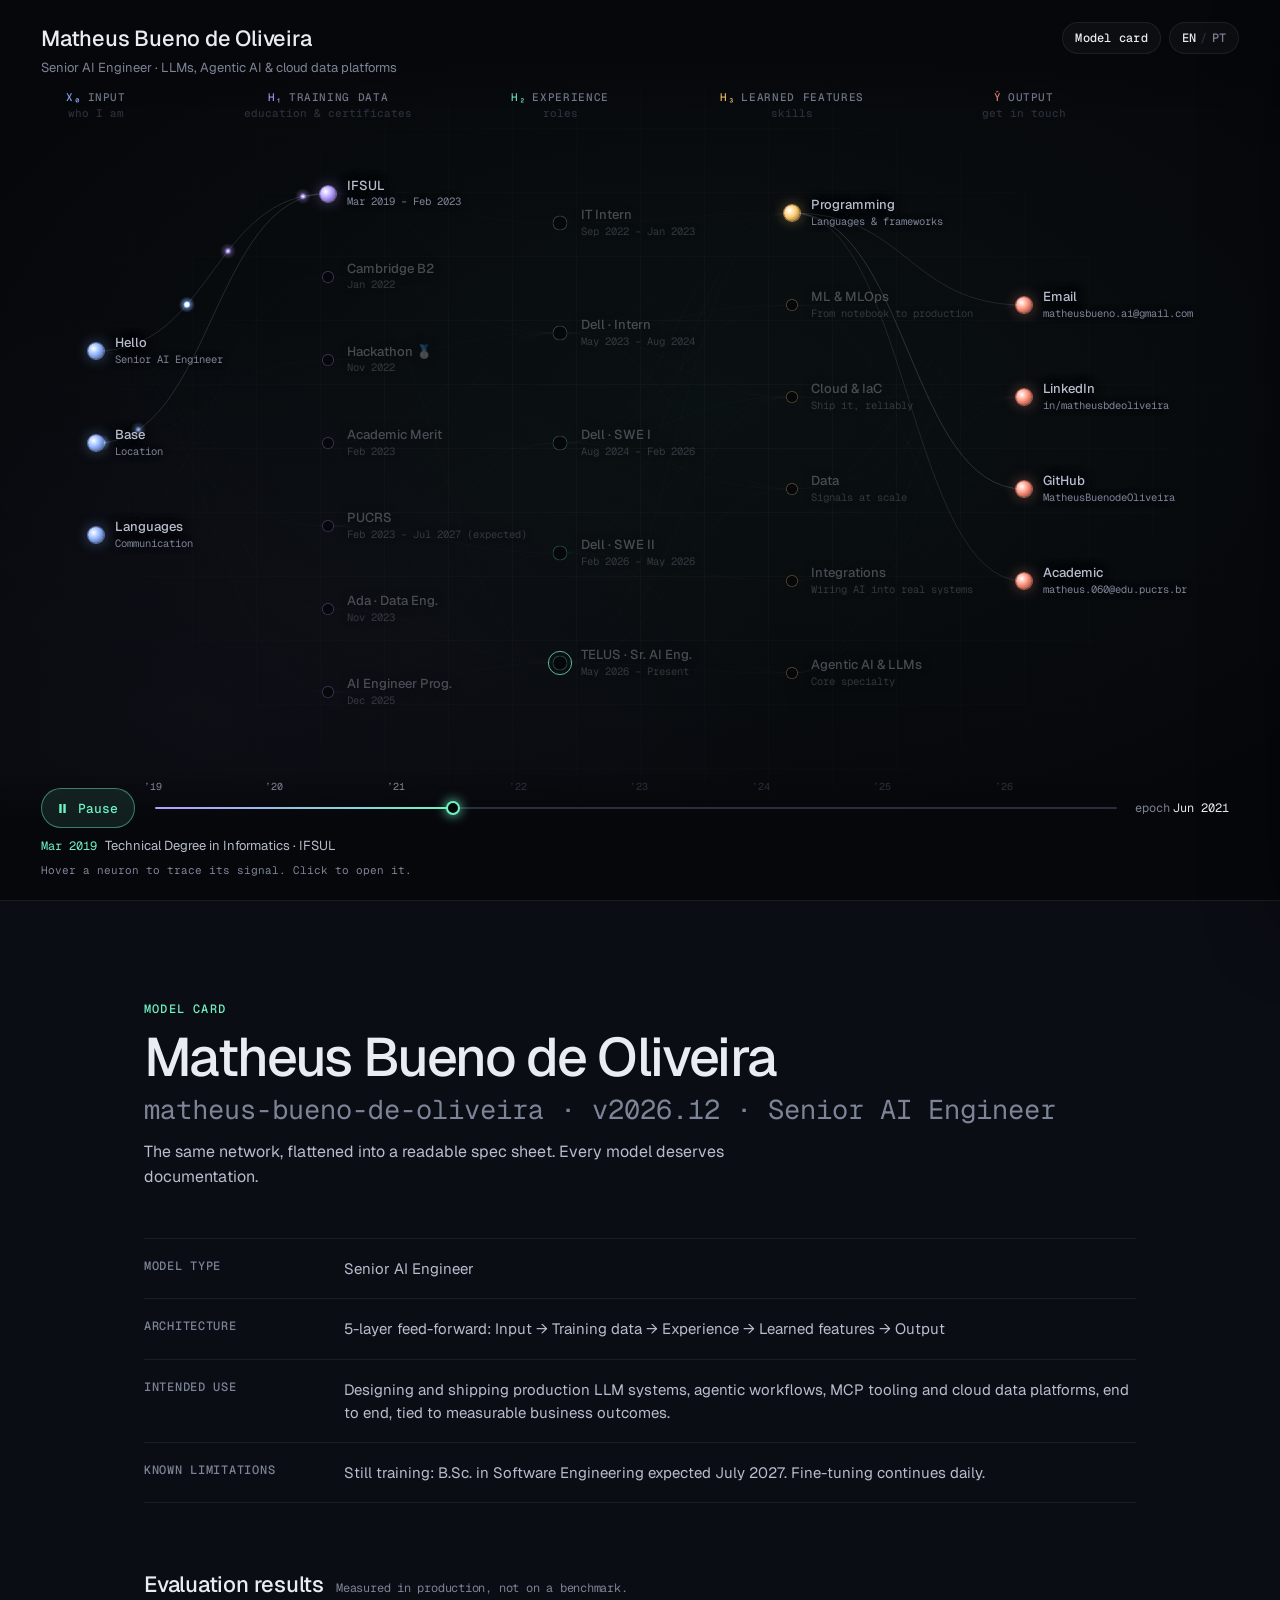
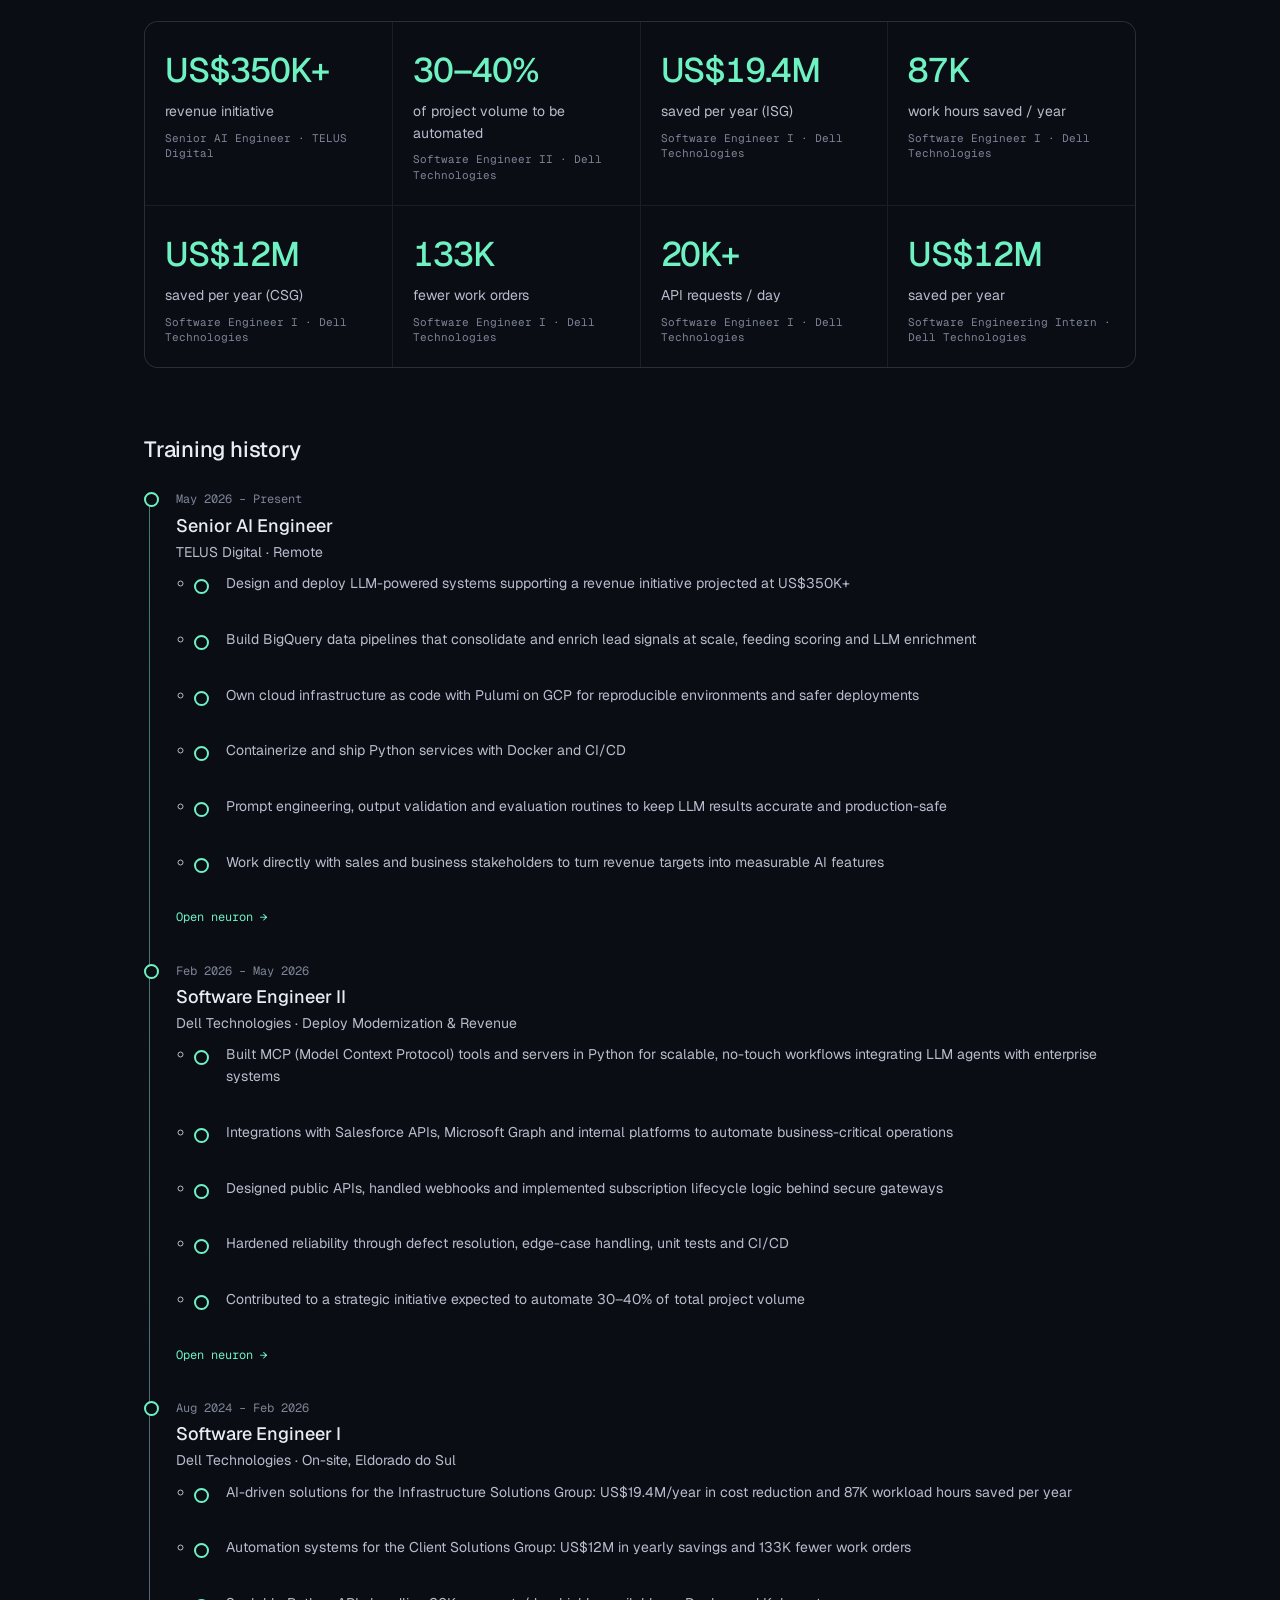
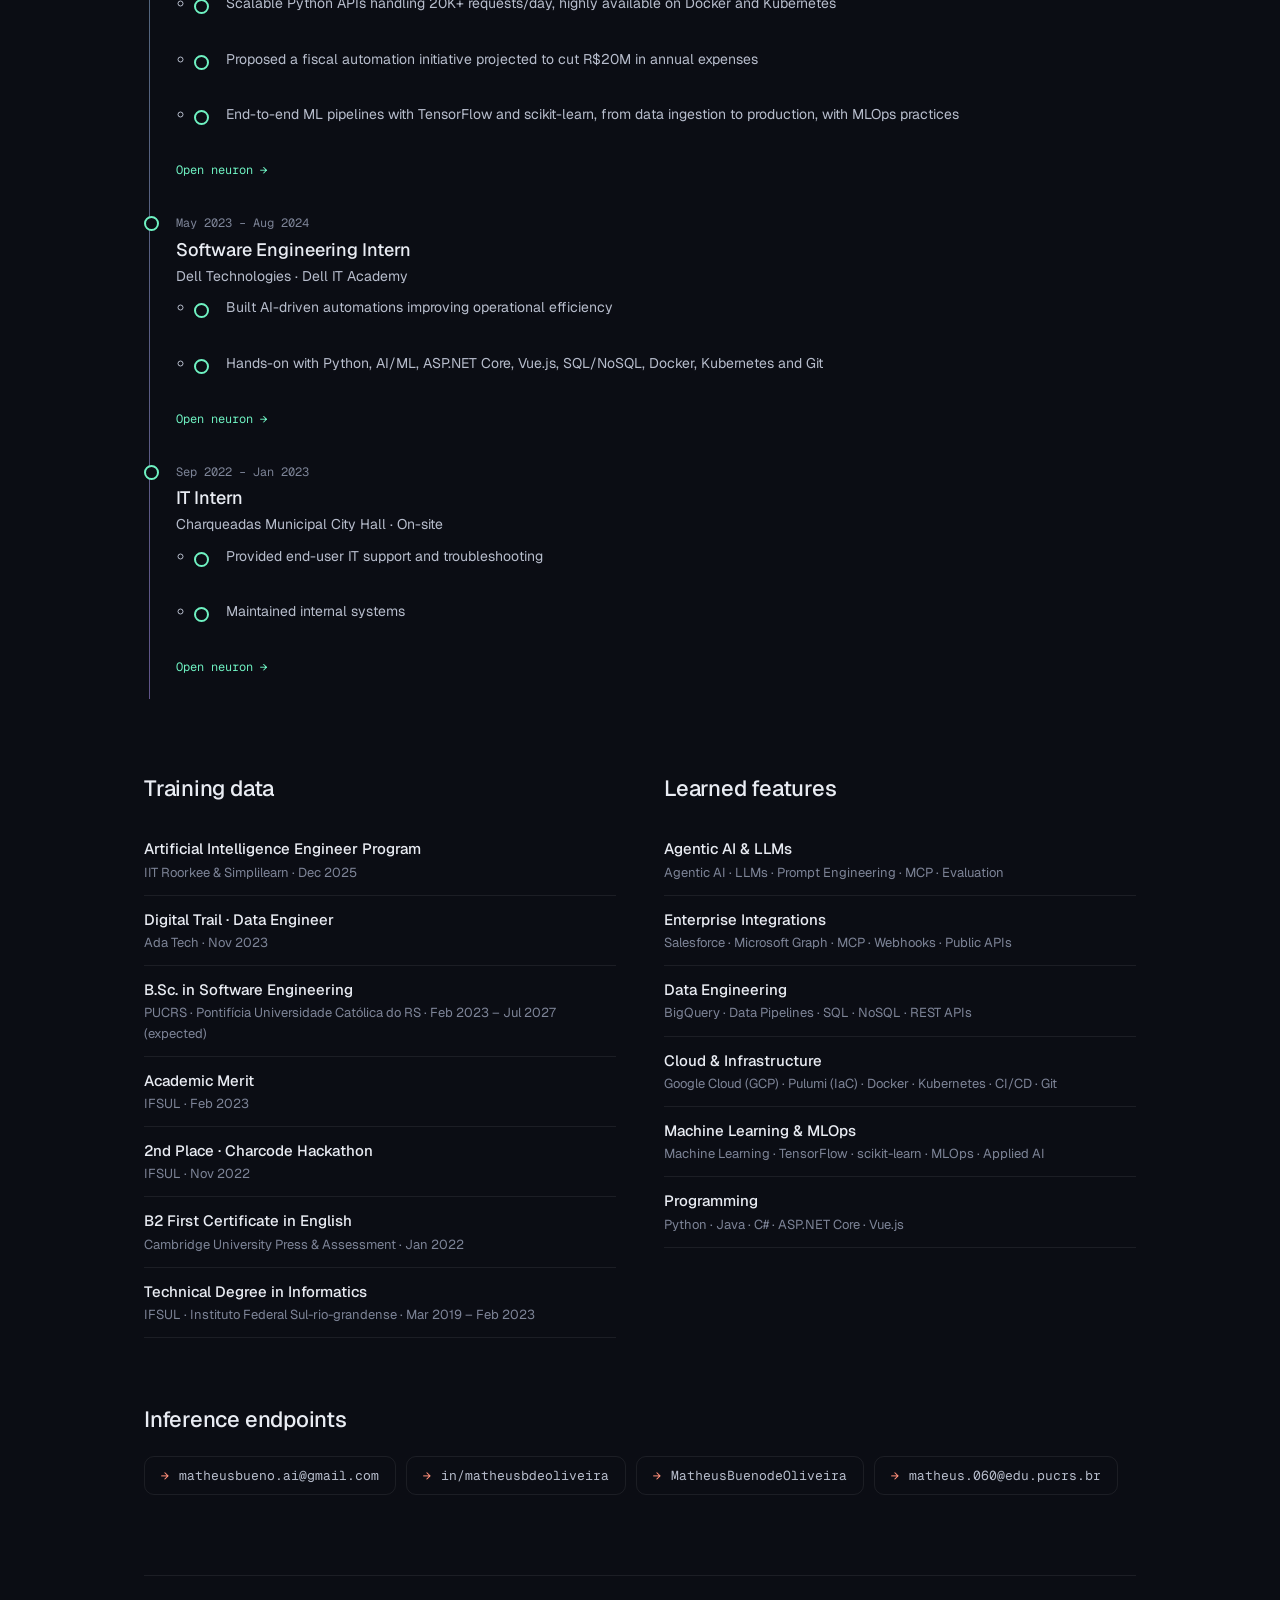
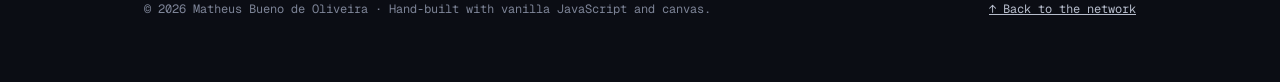
==== index.html @ b2a63a87 "Neural network portfolio site Interactive 5-layer network (input, training data, experience, feature" ====
<!doctype html>
<html lang="en">
<head>
  <meta charset="utf-8" />
  <meta name="viewport" content="width=device-width, initial-scale=1, viewport-fit=cover" />
  <title>Matheus Bueno de Oliveira · Senior AI Engineer</title>
  <meta name="description" content="Matheus Bueno de Oliveira, Senior AI Engineer. LLM-powered systems, Agentic AI and cloud data platforms. An interactive neural network of my career." />
  <meta name="theme-color" content="#06070b" />
  <meta property="og:type" content="website" />
  <meta property="og:title" content="Matheus Bueno de Oliveira · Senior AI Engineer" />
  <meta property="og:description" content="My career as a neural network. Hover the neurons, run the forward pass." />
  <meta property="og:url" content="https://matheusbuenodeoliveira.github.io/" />
  <meta property="og:image" content="https://matheusbuenodeoliveira.github.io/assets/og.png" />
  <meta name="twitter:card" content="summary_large_image" />
  <link rel="icon" href="assets/favicon.svg" type="image/svg+xml" />
  <link rel="preconnect" href="https://fonts.googleapis.com" />
  <link rel="preconnect" href="https://fonts.gstatic.com" crossorigin />
  <link href="https://fonts.googleapis.com/css2?family=Geist:wght@300;400;500;600&family=Geist+Mono:wght@400;500&display=swap" rel="stylesheet" />
  <link rel="stylesheet" href="css/styles.css" />
</head>
<body>
  <a class="skip" href="#model-card" data-i18n="readAsText">Read as text ↓</a>

  <header class="top">
    <div class="id">
      <h1 class="name">Matheus Bueno de Oliveira</h1>
      <p class="tagline" data-i18n="tagline"></p>
    </div>
    <nav class="top-actions">
      <a class="chip" href="#model-card" data-i18n="modelCard">Model card</a>
      <button class="chip lang" id="langBtn" type="button" aria-live="polite">
        <span data-l="en">EN</span><span class="sep">/</span><span data-l="pt">PT</span>
      </button>
    </nav>
  </header>

  <main>
    <section class="stage" id="stage" aria-label="Interactive neural network">
      <div class="net" id="net">
        <canvas id="wires" aria-hidden="true"></canvas>
        <div class="layer-labels" id="layerLabels" aria-hidden="true"></div>
        <div class="neurons" id="neurons" role="list"></div>
      </div>

      <div class="console">
        <button class="play" id="playBtn" type="button">
          <svg class="i-play" viewBox="0 0 16 16" aria-hidden="true"><path d="M4 2.5v11l9-5.5z" fill="currentColor"/></svg>
          <svg class="i-pause" viewBox="0 0 16 16" aria-hidden="true"><path d="M4 2.5h3v11H4zM9 2.5h3v11H9z" fill="currentColor"/></svg>
          <span id="playLabel"></span>
        </button>
        <div class="timeline">
          <div class="ticks" id="ticks" aria-hidden="true"></div>
          <input type="range" id="scrub" min="0" max="1000" value="1000" step="1" />
          <div class="readout"><span class="mono" data-i18n="epoch">epoch</span> <output id="epochOut" class="mono"></output></div>
        </div>
        <p class="ticker" id="ticker" aria-live="polite"></p>
        <p class="hint" id="hint"></p>
      </div>
    </section>

    <section class="card" id="model-card" aria-labelledby="mc-title">
      <div class="card-inner" id="cardInner"></div>
    </section>
  </main>

  <aside class="panel" id="panel" aria-hidden="true" aria-labelledby="p-title" role="dialog">
    <div class="panel-head">
      <span class="layer-tag mono" id="pLayer"></span>
      <div class="panel-nav">
        <button type="button" id="pPrev" class="icon-btn" aria-label="Previous">←</button>
        <button type="button" id="pNext" class="icon-btn" aria-label="Next">→</button>
        <button type="button" id="pClose" class="icon-btn" aria-label="Close">✕</button>
      </div>
    </div>
    <div class="panel-body" id="pBody"></div>
  </aside>
  <div class="scrim" id="scrim"></div>

  <script src="js/data.js"></script>
  <script src="js/app.js"></script>
</body>
</html>
---- css/styles.css ----
:root {
  --bg: #06070b;
  --bg-2: #0b0d14;
  --ink: #e9ecf3;
  --ink-2: #b7bdcc;
  --muted: #7d8497;
  --faint: #2a2f3c;
  --line: rgba(255, 255, 255, 0.07);
  --c0: #8fb3ff; /* input */
  --c1: #b59cff; /* training data */
  --c2: #6ff2c2; /* experience */
  --c3: #ffcb6b; /* features */
  --c4: #ff8f7a; /* output */
  --sans: "Geist", ui-sans-serif, system-ui, -apple-system, "Segoe UI", sans-serif;
  --mono: "Geist Mono", ui-monospace, "SFMono-Regular", Consolas, monospace;
  --ease: cubic-bezier(.2, .8, .2, 1);
}

* { box-sizing: border-box; }
html { scroll-behavior: smooth; -webkit-text-size-adjust: 100%; }
body {
  margin: 0;
  background: var(--bg);
  color: var(--ink);
  font: 400 15px/1.55 var(--sans);
  -webkit-font-smoothing: antialiased;
  overflow-x: hidden;
}
.mono { font-family: var(--mono); }
a { color: inherit; }
button { font: inherit; color: inherit; }
:focus-visible { outline: 2px solid var(--c2); outline-offset: 3px; border-radius: 6px; }

.skip {
  position: absolute; left: 12px; top: -40px; z-index: 50;
  background: var(--ink); color: var(--bg); padding: 6px 10px; border-radius: 6px; text-decoration: none;
}
.skip:focus { top: 12px; }

/* ───────── Header ───────── */
.top {
  position: fixed; inset: 0 0 auto 0; z-index: 20;
  display: flex; justify-content: space-between; align-items: flex-start; gap: 16px;
  padding: 22px clamp(18px, 3.2vw, 44px) 28px;
  background: linear-gradient(var(--bg) 35%, rgba(6, 7, 11, 0));
  pointer-events: none;
}
.top > * { pointer-events: auto; }
.name {
  margin: 0; font-weight: 500; font-size: clamp(18px, 1.7vw, 22px); letter-spacing: -0.01em;
}
.tagline { margin: 2px 0 0; color: var(--muted); font-size: 13px; }
.top-actions { display: flex; gap: 8px; align-items: center; flex-shrink: 0; }
.chip {
  display: inline-flex; align-items: center; gap: 4px;
  height: 32px; padding: 0 12px; border-radius: 999px;
  border: 1px solid var(--line); background: rgba(255, 255, 255, 0.03);
  font: 500 12px/1 var(--mono); letter-spacing: .02em; text-decoration: none; cursor: pointer;
  transition: border-color .2s, background .2s;
}
.chip:hover { border-color: rgba(255, 255, 255, .22); background: rgba(255, 255, 255, .06); }
.lang span[data-l] { color: var(--muted); transition: color .2s; }
.lang .sep { color: var(--faint); }
html[lang="en"] .lang [data-l="en"], html[lang="pt-BR"] .lang [data-l="pt"] { color: var(--ink); }

/* ───────── Stage / network ───────── */
.stage {
  position: relative;
  height: 100vh; height: 100svh; min-height: 620px;
  overflow: hidden;
  background:
    radial-gradient(1200px 700px at 55% 45%, rgba(111, 242, 194, 0.045), transparent 70%),
    radial-gradient(900px 600px at 15% 80%, rgba(181, 156, 255, 0.04), transparent 70%),
    var(--bg);
}
.stage::after { /* faint grid */
  content: ""; position: absolute; inset: 0; pointer-events: none;
  background-image:
    linear-gradient(var(--line) 1px, transparent 1px),
    linear-gradient(90deg, var(--line) 1px, transparent 1px);
  background-size: 64px 64px;
  mask-image: radial-gradient(ellipse at center, #000 20%, transparent 75%);
  opacity: .35;
}
.net { position: absolute; left: 0; right: 0; top: 96px; bottom: 150px; z-index: 1; }
#wires { position: absolute; inset: 0; width: 100%; height: 100%; }

.layer-labels { position: absolute; inset: 0; pointer-events: none; }
.layer-label {
  position: absolute; transform: translateX(-50%); top: -6px; white-space: nowrap; text-align: center;
  font: 500 11px/1.3 var(--mono); letter-spacing: .06em; text-transform: uppercase; color: var(--muted);
}
.layer-label b { color: var(--lc); font-weight: 500; margin-right: 6px; }
.layer-label small { display: block; text-transform: none; letter-spacing: 0; color: var(--faint); font-size: 11px; margin-top: 2px; }

.neurons { position: absolute; inset: 0; }
.neuron {
  --r: 16px;
  position: absolute; width: var(--r); height: var(--r);
  transform: translate(-50%, -50%);
  padding: 0; border: 0; background: none; cursor: pointer;
  transition: opacity .35s var(--ease);
  opacity: 0;
}
.neuron.ready { opacity: 1; }
.neuron::before { /* bigger hit area */
  content: ""; position: absolute; inset: -10px;
}
.dot {
  position: absolute; inset: 0; border-radius: 50%;
  background: radial-gradient(circle at 35% 35%, #fff 0, var(--nc) 45%, color-mix(in srgb, var(--nc) 40%, #000) 100%);
  box-shadow: 0 0 0 1px color-mix(in srgb, var(--nc) 55%, transparent), 0 0 14px color-mix(in srgb, var(--nc) 45%, transparent);
  transition: transform .3s var(--ease), box-shadow .3s var(--ease), background .3s;
}
.neuron.big { --r: 20px; }
.label {
  position: absolute; left: calc(100% + 11px); top: 50%; transform: translateY(-50%);
  white-space: nowrap; text-align: left; pointer-events: none;
  transition: color .3s, opacity .3s;
}
.label .t { display: block; font-size: 13px; font-weight: 500; color: var(--ink-2); line-height: 1.2;
  text-shadow: 0 0 6px var(--bg), 0 0 12px var(--bg); }
.label .s { display: block; font: 400 10.5px/1.3 var(--mono); color: var(--muted); margin-top: 2px;
  text-shadow: 0 0 6px var(--bg); }

.neuron:hover .dot, .neuron:focus-visible .dot, .neuron.lit .dot { transform: scale(1.25); box-shadow: 0 0 0 1px var(--nc), 0 0 26px var(--nc); }
.neuron:hover .label .t, .neuron:focus-visible .label .t, .neuron.lit .label .t { color: var(--ink); }
.neuron:focus-visible { outline: none; }
.neuron:focus-visible .dot { outline: 2px solid var(--ink); outline-offset: 4px; }
.neuron.dim { opacity: .22; }
.neuron.active .dot { transform: scale(1.35); box-shadow: 0 0 0 2px var(--bg), 0 0 0 3.5px var(--nc), 0 0 30px var(--nc); }
.neuron.dormant .dot {
  background: var(--bg); box-shadow: inset 0 0 0 1px color-mix(in srgb, var(--nc) 35%, transparent); transform: scale(.75);
}
.neuron.dormant .label { opacity: .35; }
.neuron.dormant.dim { opacity: .35; }
.neuron.fire .dot { animation: fire .9s var(--ease); }
@keyframes fire {
  0% { transform: scale(.75); box-shadow: 0 0 0 0 var(--nc); }
  35% { transform: scale(1.6); box-shadow: 0 0 0 10px transparent, 0 0 40px var(--nc); }
  100% { transform: scale(1); }
}
.neuron.current .dot::after {
  content: ""; position: absolute; inset: -6px; border-radius: 50%;
  border: 1px solid var(--nc); animation: ring 2.4s ease-out infinite;
}
@keyframes ring { from { transform: scale(.6); opacity: .9; } to { transform: scale(1.9); opacity: 0; } }

/* ───────── Console (timeline) ───────── */
.console {
  position: absolute; left: 0; right: 0; bottom: 0; z-index: 3;
  display: grid; grid-template-columns: auto 1fr; grid-template-areas: "play time" "ticker ticker" "hint hint";
  column-gap: 18px; row-gap: 6px; align-items: center;
  padding: 18px clamp(18px, 3.2vw, 44px) 22px;
  background: linear-gradient(rgba(6, 7, 11, 0), var(--bg) 40%);
}
.play {
  grid-area: play;
  display: inline-flex; align-items: center; gap: 9px; height: 40px; padding: 0 16px 0 14px;
  border-radius: 999px; border: 1px solid color-mix(in srgb, var(--c2) 45%, transparent);
  background: color-mix(in srgb, var(--c2) 10%, transparent); color: var(--c2);
  font: 500 13px/1 var(--mono); cursor: pointer; transition: background .2s, border-color .2s;
}
.play:hover { background: color-mix(in srgb, var(--c2) 18%, transparent); border-color: var(--c2); }
.play svg { width: 13px; height: 13px; }
.play .i-pause, .play.playing .i-play { display: none; }
.play.playing .i-pause { display: block; }

.timeline { grid-area: time; position: relative; display: flex; align-items: center; gap: 16px; min-width: 0; }
.ticks { position: absolute; left: 0; right: 120px; top: -10px; height: 10px; pointer-events: none; }
.tick { position: absolute; transform: translateX(-50%); font: 400 10px/1 var(--mono); color: var(--faint); }
.tick.on { color: var(--muted); }
.readout { flex-shrink: 0; width: 104px; font-size: 12px; color: var(--muted); }
.readout output { color: var(--ink); }

input[type="range"] {
  -webkit-appearance: none; appearance: none; flex: 1; min-width: 0; height: 28px; background: transparent; cursor: pointer;
  --p: 100%;
}
input[type="range"]::-webkit-slider-runnable-track {
  height: 2px; border-radius: 2px;
  background: linear-gradient(90deg, var(--c1), var(--c2) var(--p), var(--faint) var(--p));
}
input[type="range"]::-moz-range-track { height: 2px; background: var(--faint); border-radius: 2px; }
input[type="range"]::-moz-range-progress { height: 2px; background: var(--c2); }
input[type="range"]::-webkit-slider-thumb {
  -webkit-appearance: none; width: 14px; height: 14px; margin-top: -6px; border-radius: 50%;
  background: var(--bg); border: 2px solid var(--c2); box-shadow: 0 0 12px var(--c2);
}
input[type="range"]::-moz-range-thumb {
  width: 12px; height: 12px; border-radius: 50%; background: var(--bg); border: 2px solid var(--c2); box-shadow: 0 0 12px var(--c2);
}

.ticker {
  grid-area: ticker; margin: 2px 0 0; min-height: 1.4em; font-size: 13px; color: var(--ink-2);
  transition: opacity .3s;
}
.ticker .k { font-family: var(--mono); color: var(--c2); margin-right: 8px; font-size: 12px; }
.hint { grid-area: hint; margin: 0; font: 400 11px/1.4 var(--mono); color: var(--muted); }

/* ───────── Side panel ───────── */
.panel {
  position: fixed; z-index: 40; top: 12px; right: 12px; bottom: 12px;
  width: min(460px, calc(100vw - 24px));
  display: flex; flex-direction: column;
  background: rgba(12, 14, 21, 0.92); backdrop-filter: blur(18px); -webkit-backdrop-filter: blur(18px);
  border: 1px solid var(--line); border-radius: 18px;
  box-shadow: 0 30px 80px rgba(0, 0, 0, .55);
  transform: translateX(calc(100% + 24px)); transition: transform .45s var(--ease);
  --nc: var(--c2);
}
.panel.open { transform: none; }
.panel-head {
  display: flex; align-items: center; justify-content: space-between; gap: 8px;
  padding: 14px 14px 10px 22px; border-bottom: 1px solid var(--line);
}
.layer-tag { font-size: 11px; letter-spacing: .06em; text-transform: uppercase; color: var(--nc); }
.panel-nav { display: flex; gap: 4px; }
.icon-btn {
  width: 32px; height: 32px; border-radius: 8px; border: 1px solid transparent; background: none; cursor: pointer;
  color: var(--muted); font-size: 14px;
}
.icon-btn:hover { color: var(--ink); background: rgba(255, 255, 255, .05); border-color: var(--line); }
.panel-body { padding: 20px 22px 28px; overflow-y: auto; overscroll-behavior: contain; }
.panel-body h2 { margin: 0; font-size: 24px; line-height: 1.2; font-weight: 500; letter-spacing: -0.015em; }
.p-org { margin: 6px 0 0; color: var(--ink-2); font-size: 14px; }
.p-when { margin: 4px 0 0; font: 400 12px/1.4 var(--mono); color: var(--muted); display: flex; gap: 8px; align-items: center; flex-wrap: wrap; }
.badge {
  font: 500 10px/1 var(--mono); text-transform: uppercase; letter-spacing: .06em; padding: 4px 6px; border-radius: 4px;
  color: var(--bg); background: var(--nc);
}
.badge.ghost { background: none; color: var(--muted); border: 1px solid var(--faint); }
.p-body { margin: 16px 0 0; color: var(--ink-2); }
.p-bullets { margin: 14px 0 0; padding: 0; list-style: none; display: grid; gap: 8px; }
.p-bullets li { position: relative; padding-left: 18px; color: var(--ink-2); font-size: 14px; }
.p-bullets li::before { content: ""; position: absolute; left: 2px; top: .62em; width: 6px; height: 6px; border-radius: 50%; background: var(--nc); opacity: .8; }
.p-sec { margin: 22px 0 8px; font: 500 11px/1 var(--mono); letter-spacing: .08em; text-transform: uppercase; color: var(--muted); }
.metrics { display: grid; grid-template-columns: repeat(auto-fill, minmax(124px, 1fr)); gap: 8px; }
.metric { padding: 12px; border-radius: 10px; border: 1px solid var(--line); background: rgba(255, 255, 255, .02); }
.metric b { display: block; font-size: 20px; font-weight: 500; color: var(--nc); letter-spacing: -0.01em; font-variant-numeric: tabular-nums; }
.metric span { display: block; font-size: 12px; color: var(--muted); line-height: 1.35; margin-top: 2px; }
.tags { display: flex; flex-wrap: wrap; gap: 6px; }
.tag { font: 400 12px/1 var(--mono); padding: 6px 8px; border-radius: 6px; border: 1px solid var(--line); color: var(--ink-2); }
.links { display: grid; gap: 6px; }
.link-neuron {
  display: flex; align-items: center; gap: 10px; width: 100%; text-align: left;
  padding: 8px 10px; border-radius: 8px; border: 1px solid transparent; background: none; cursor: pointer;
}
.link-neuron:hover { background: rgba(255, 255, 255, .04); border-color: var(--line); }
.link-neuron i { width: 9px; height: 9px; border-radius: 50%; background: var(--lc); flex-shrink: 0; box-shadow: 0 0 8px var(--lc); }
.link-neuron span { flex: 1; font-size: 13px; color: var(--ink-2); }
.link-neuron .w { flex: 0 0 52px; height: 3px; border-radius: 2px; background: var(--faint); position: relative; overflow: hidden; }
.link-neuron .w::after { content: ""; position: absolute; inset: 0 auto 0 0; width: var(--w); background: var(--lc); }
.cta {
  display: inline-flex; align-items: center; gap: 8px; margin-top: 18px; padding: 11px 16px; border-radius: 10px;
  background: var(--nc); color: var(--bg); font: 500 14px/1 var(--sans); text-decoration: none; word-break: break-all;
}
.cta:hover { filter: brightness(1.1); }
.dormant-note { margin-top: 12px; font: 400 12px/1.4 var(--mono); color: var(--c3); }
.scrim { position: fixed; inset: 0; z-index: 35; background: rgba(0, 0, 0, .4); opacity: 0; pointer-events: none; transition: opacity .3s; }
.scrim.on { opacity: 1; pointer-events: auto; }

/* ───────── Model card ───────── */
.card { position: relative; border-top: 1px solid var(--line); background: var(--bg-2); }
.card-inner { max-width: 1080px; margin: 0 auto; padding: clamp(56px, 8vw, 110px) clamp(18px, 4vw, 44px) 64px; }
.mc-kicker { font: 500 12px/1 var(--mono); letter-spacing: .1em; text-transform: uppercase; color: var(--c2); margin: 0; }
.mc-title { margin: 14px 0 0; font-size: clamp(30px, 4.6vw, 54px); line-height: 1.05; font-weight: 500; letter-spacing: -0.03em; }
.mc-title .mono { font-size: .5em; color: var(--muted); letter-spacing: 0; font-weight: 400; display: block; margin-top: 10px; }
.mc-intro { max-width: 60ch; color: var(--ink-2); margin: 16px 0 0; font-size: 16px; }
.spec { margin: 48px 0 0; display: grid; grid-template-columns: 200px 1fr; border-top: 1px solid var(--line); }
.spec dt, .spec dd { margin: 0; padding: 18px 0; border-bottom: 1px solid var(--line); }
.spec dt { font: 500 12px/1.5 var(--mono); letter-spacing: .06em; text-transform: uppercase; color: var(--muted); padding-right: 20px; }
.spec dd { color: var(--ink-2); }
.mc-h { margin: 64px 0 6px; font-size: 22px; font-weight: 500; letter-spacing: -0.01em; display: flex; align-items: baseline; gap: 12px; flex-wrap: wrap; }
.mc-h small { font: 400 12px/1 var(--mono); color: var(--muted); }
.evals { margin-top: 20px; display: grid; grid-template-columns: repeat(auto-fill, minmax(220px, 1fr)); gap: 1px; background: var(--line); border: 1px solid var(--line); border-radius: 14px; overflow: hidden; }
.eval { background: var(--bg-2); padding: 22px 20px; }
.eval b { display: block; font-size: 34px; font-weight: 500; letter-spacing: -0.03em; color: var(--c2); font-variant-numeric: tabular-nums; }
.eval span { display: block; color: var(--ink-2); font-size: 14px; margin-top: 4px; }
.eval em { display: block; font: normal 400 11px/1.4 var(--mono); color: var(--muted); margin-top: 8px; }
.history { margin: 20px 0 0; padding: 0; list-style: none; position: relative; }
.history::before { content: ""; position: absolute; left: 5px; top: 8px; bottom: 8px; width: 1px; background: linear-gradient(var(--c2), var(--c1)); opacity: .5; }
.history li { position: relative; padding: 0 0 30px 32px; }
.history li::before {
  content: ""; position: absolute; left: 0; top: 6px; width: 11px; height: 11px; border-radius: 50%;
  background: var(--bg-2); border: 2px solid var(--lc, var(--c2));
}
.history .h-when { font: 400 12px/1.4 var(--mono); color: var(--muted); }
.history .h-title { display: block; font-size: 18px; font-weight: 500; margin-top: 2px; }
.history .h-org { color: var(--ink-2); font-size: 14px; }
.history ul { margin: 10px 0 0; padding-left: 18px; color: var(--ink-2); font-size: 14px; display: grid; gap: 4px; }
.history button.h-open { margin-top: 8px; background: none; border: 0; padding: 0; cursor: pointer; font: 400 12px/1 var(--mono); color: var(--c2); }
.history button.h-open:hover { text-decoration: underline; }
.cols { display: grid; grid-template-columns: 1fr 1fr; gap: 0 48px; }
.plain { margin: 20px 0 0; padding: 0; list-style: none; }
.plain li { padding: 12px 0; border-bottom: 1px solid var(--line); display: grid; gap: 2px; }
.plain b { font-weight: 500; }
.plain span { color: var(--muted); font-size: 13px; }
.endpoints { margin-top: 20px; display: flex; flex-wrap: wrap; gap: 10px; }
.endpoints a {
  display: inline-flex; gap: 10px; align-items: center; padding: 12px 16px; border-radius: 10px;
  border: 1px solid var(--line); text-decoration: none; font: 400 13px/1 var(--mono); color: var(--ink-2);
  transition: border-color .2s, color .2s;
}
.endpoints a:hover { border-color: var(--c4); color: var(--ink); }
.endpoints a i { font-style: normal; color: var(--c4); }
.foot { margin-top: 80px; padding-top: 24px; border-top: 1px solid var(--line); display: flex; justify-content: space-between; gap: 16px; flex-wrap: wrap; font: 400 12px/1.5 var(--mono); color: var(--muted); }
.foot a { color: var(--ink-2); }

/* ───────── Mobile: network flows top → bottom ───────── */
@media (max-width: 760px) {
  .top { position: absolute; background: none; padding-top: 18px; }
  .tagline { font-size: 12px; max-width: 30ch; }
  .chip[href] { display: none; }
  .stage { height: auto; min-height: 0; overflow: visible; }
  .net { position: relative; top: auto; bottom: auto; margin-top: 128px; height: 1100px; }
  .layer-label { transform: none; left: 18px !important; text-align: left; }
  .layer-label small { display: inline; margin-left: 6px; }
  .label { left: 50%; top: calc(100% + 7px); transform: translateX(-50%); text-align: center; }
  .label .t { font-size: 11px; white-space: normal; width: 104px; line-height: 1.15; }
  .label .s { display: none; }
  .neuron { --r: 15px; }
  .neuron.big { --r: 18px; }
  .console {
    position: sticky; bottom: 0; grid-template-columns: auto 1fr; grid-template-areas: "play time" "ticker ticker";
    padding: 14px 16px calc(14px + env(safe-area-inset-bottom));
    background: linear-gradient(rgba(6, 7, 11, 0), var(--bg) 30%);
  }
  .play span { display: none; }
  .play { padding: 0 13px; }
  .hint { display: none; }
  .readout { width: 64px; }
  .readout > .mono:first-child { display: none; }
  .ticks { right: 80px; }
  .tick:nth-child(even) { display: none; }
  .panel { top: auto; left: 8px; right: 8px; bottom: 8px; width: auto; max-height: 82vh; transform: translateY(calc(100% + 24px)); }
  .spec { grid-template-columns: 1fr; }
  .spec dt { padding-bottom: 0; border-bottom: 0; }
  .cols { grid-template-columns: 1fr; }
}

@media (prefers-reduced-motion: reduce) {
  *, *::before, *::after { animation-duration: .01ms !important; transition-duration: .01ms !important; }
  html { scroll-behavior: auto; }
}
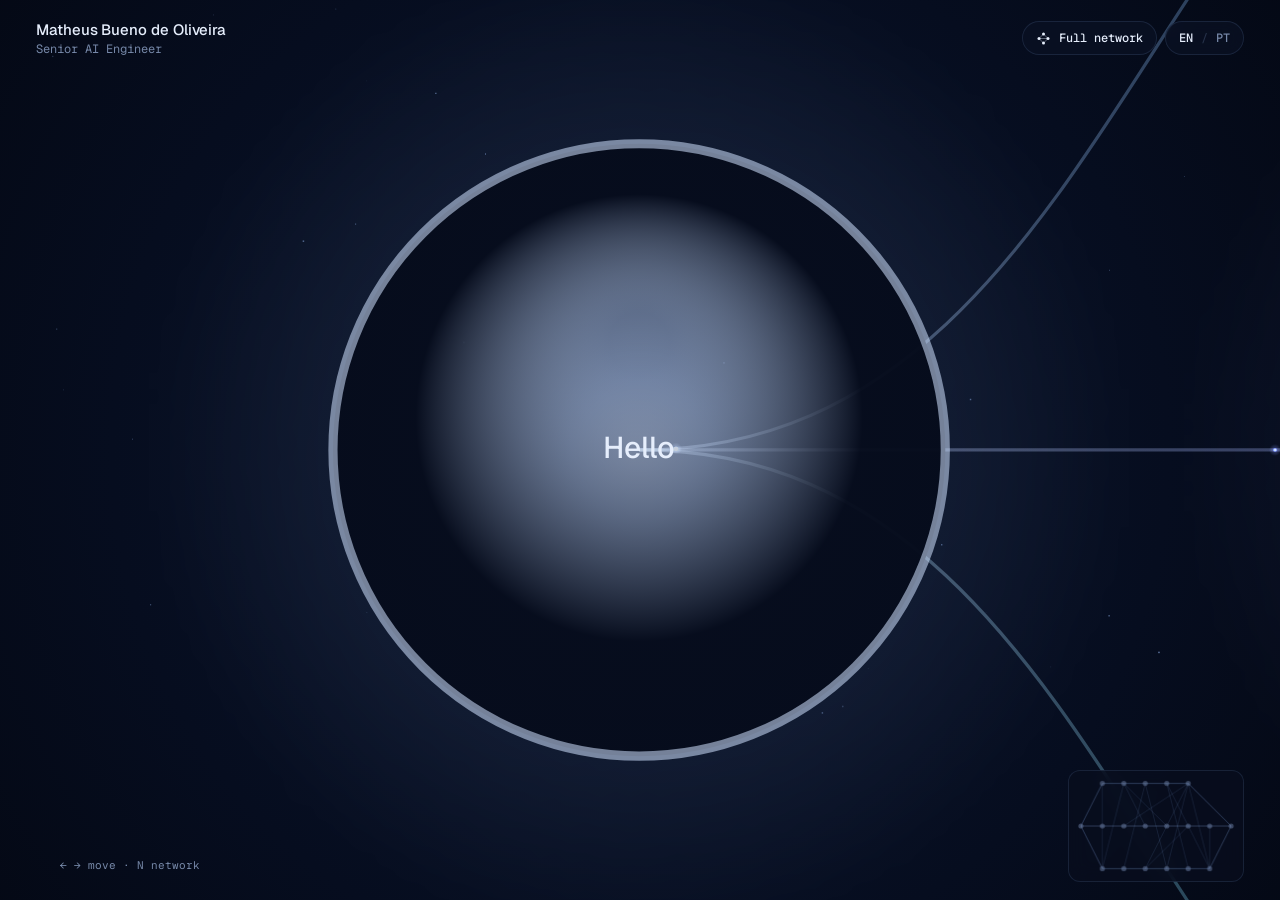
==== commit 4da9acd1: "Redesign as close-up neuron explorer One large neuron at a time with its content inside; synapses le" ====
--- a/index.html
+++ b/index.html
@@ -4,11 +4,11 @@
   <meta charset="utf-8" />
   <meta name="viewport" content="width=device-width, initial-scale=1, viewport-fit=cover" />
   <title>Matheus Bueno de Oliveira · Senior AI Engineer</title>
-  <meta name="description" content="Matheus Bueno de Oliveira, Senior AI Engineer. LLM-powered systems, Agentic AI and cloud data platforms. An interactive neural network of my career." />
-  <meta name="theme-color" content="#06070b" />
+  <meta name="description" content="Matheus Bueno de Oliveira, Senior AI Engineer. LLM-powered systems, Agentic AI and cloud data platforms. Explore my career as a neural network, one neuron at a time." />
+  <meta name="theme-color" content="#040814" />
   <meta property="og:type" content="website" />
   <meta property="og:title" content="Matheus Bueno de Oliveira · Senior AI Engineer" />
-  <meta property="og:description" content="My career as a neural network. Hover the neurons, run the forward pass." />
+  <meta property="og:description" content="My career as a neural network. Follow the signal, one neuron at a time." />
   <meta property="og:url" content="https://matheusbuenodeoliveira.github.io/" />
   <meta property="og:image" content="https://matheusbuenodeoliveira.github.io/assets/og.png" />
   <meta name="twitter:card" content="summary_large_image" />
@@ -18,63 +18,50 @@
   <link href="https://fonts.googleapis.com/css2?family=Geist:wght@300;400;500;600&family=Geist+Mono:wght@400;500&display=swap" rel="stylesheet" />
   <link rel="stylesheet" href="css/styles.css" />
 </head>
-<body>
-  <a class="skip" href="#model-card" data-i18n="readAsText">Read as text ↓</a>
+<body class="mode-intro">
+  <canvas id="sky" aria-hidden="true"></canvas>
 
-  <header class="top">
-    <div class="id">
-      <h1 class="name">Matheus Bueno de Oliveira</h1>
-      <p class="tagline" data-i18n="tagline"></p>
+  <!-- overview: one button per neuron, positioned over the canvas -->
+  <nav class="atlas" id="atlas" aria-label="Full network"></nav>
+
+  <!-- close-up: the neuron you are on, with its content inside -->
+  <main class="soma" id="soma" aria-live="polite">
+    <div class="membrane" aria-hidden="true"></div>
+    <div class="soma-scroll" id="somaScroll">
+      <article class="soma-inner" id="somaInner"></article>
     </div>
-    <nav class="top-actions">
-      <a class="chip" href="#model-card" data-i18n="modelCard">Model card</a>
-      <button class="chip lang" id="langBtn" type="button" aria-live="polite">
+  </main>
+
+  <!-- synapses leaving the current neuron -->
+  <div class="synapses" id="synapses"></div>
+
+  <header class="hud-top">
+    <button class="brand" id="brand" type="button">
+      <span class="brand-name">Matheus Bueno de Oliveira</span>
+      <span class="brand-role" data-i18n="role"></span>
+    </button>
+    <div class="hud-actions">
+      <button class="chip" id="netBtn" type="button">
+        <svg viewBox="0 0 20 20" aria-hidden="true"><g fill="currentColor"><circle cx="4" cy="10" r="2"/><circle cx="10" cy="4" r="2"/><circle cx="10" cy="16" r="2"/><circle cx="16" cy="10" r="2"/></g><path d="M4 10 10 4 16 10 10 16Z M4 10H16" fill="none" stroke="currentColor" stroke-opacity=".5"/></svg>
+        <span id="netLabel"></span>
+      </button>
+      <button class="chip lang" id="langBtn" type="button">
         <span data-l="en">EN</span><span class="sep">/</span><span data-l="pt">PT</span>
       </button>
-    </nav>
+    </div>
   </header>
 
-  <main>
-    <section class="stage" id="stage" aria-label="Interactive neural network">
-      <div class="net" id="net">
-        <canvas id="wires" aria-hidden="true"></canvas>
-        <div class="layer-labels" id="layerLabels" aria-hidden="true"></div>
-        <div class="neurons" id="neurons" role="list"></div>
-      </div>
+  <footer class="hud-bottom">
+    <div class="trail" id="trail"></div>
+    <p class="keys mono" id="keys"></p>
+    <button class="minimap" id="minimap" type="button"><canvas id="mini" aria-hidden="true"></canvas></button>
+  </footer>
 
-      <div class="console">
-        <button class="play" id="playBtn" type="button">
-          <svg class="i-play" viewBox="0 0 16 16" aria-hidden="true"><path d="M4 2.5v11l9-5.5z" fill="currentColor"/></svg>
-          <svg class="i-pause" viewBox="0 0 16 16" aria-hidden="true"><path d="M4 2.5h3v11H4zM9 2.5h3v11H9z" fill="currentColor"/></svg>
-          <span id="playLabel"></span>
-        </button>
-        <div class="timeline">
-          <div class="ticks" id="ticks" aria-hidden="true"></div>
-          <input type="range" id="scrub" min="0" max="1000" value="1000" step="1" />
-          <div class="readout"><span class="mono" data-i18n="epoch">epoch</span> <output id="epochOut" class="mono"></output></div>
-        </div>
-        <p class="ticker" id="ticker" aria-live="polite"></p>
-        <p class="hint" id="hint"></p>
-      </div>
-    </section>
-
-    <section class="card" id="model-card" aria-labelledby="mc-title">
-      <div class="card-inner" id="cardInner"></div>
-    </section>
-  </main>
-
-  <aside class="panel" id="panel" aria-hidden="true" aria-labelledby="p-title" role="dialog">
-    <div class="panel-head">
-      <span class="layer-tag mono" id="pLayer"></span>
-      <div class="panel-nav">
-        <button type="button" id="pPrev" class="icon-btn" aria-label="Previous">←</button>
-        <button type="button" id="pNext" class="icon-btn" aria-label="Next">→</button>
-        <button type="button" id="pClose" class="icon-btn" aria-label="Close">✕</button>
-      </div>
-    </div>
-    <div class="panel-body" id="pBody"></div>
-  </aside>
-  <div class="scrim" id="scrim"></div>
+  <div class="overview-bar" id="overviewBar">
+    <p class="ov-hint" id="ovHint"></p>
+    <ul class="legend" id="legend"></ul>
+    <button class="chip ghost" id="returnBtn" type="button"></button>
+  </div>
 
   <script src="js/data.js"></script>
   <script src="js/app.js"></script>
--- a/css/styles.css
+++ b/css/styles.css
@@ -1,345 +1,255 @@
 :root {
-  --bg: #06070b;
-  --bg-2: #0b0d14;
-  --ink: #e9ecf3;
-  --ink-2: #b7bdcc;
-  --muted: #7d8497;
-  --faint: #2a2f3c;
-  --line: rgba(255, 255, 255, 0.07);
-  --c0: #8fb3ff; /* input */
-  --c1: #b59cff; /* training data */
-  --c2: #6ff2c2; /* experience */
-  --c3: #ffcb6b; /* features */
-  --c4: #ff8f7a; /* output */
+  --bg: #040814;
+  --ink: #e6eefc;
+  --ink-2: #b4c2dc;
+  --muted: #7688a8;
+  --faint: #26324a;
+  --line: rgba(150, 190, 255, 0.12);
+  --tc: #4da3ff; /* current track colour, set from JS */
+  --D: 640px;    /* close-up neuron width, set from JS */
+  --DH: 640px;   /* close-up neuron height, set from JS */
   --sans: "Geist", ui-sans-serif, system-ui, -apple-system, "Segoe UI", sans-serif;
   --mono: "Geist Mono", ui-monospace, "SFMono-Regular", Consolas, monospace;
   --ease: cubic-bezier(.2, .8, .2, 1);
 }
 
 * { box-sizing: border-box; }
-html { scroll-behavior: smooth; -webkit-text-size-adjust: 100%; }
+html, body { height: 100%; }
 body {
-  margin: 0;
-  background: var(--bg);
-  color: var(--ink);
+  margin: 0; overflow: hidden;
+  background: var(--bg); color: var(--ink);
   font: 400 15px/1.55 var(--sans);
   -webkit-font-smoothing: antialiased;
-  overflow-x: hidden;
+  overscroll-behavior: none;
 }
 .mono { font-family: var(--mono); }
 a { color: inherit; }
 button { font: inherit; color: inherit; }
-:focus-visible { outline: 2px solid var(--c2); outline-offset: 3px; border-radius: 6px; }
-
-.skip {
-  position: absolute; left: 12px; top: -40px; z-index: 50;
-  background: var(--ink); color: var(--bg); padding: 6px 10px; border-radius: 6px; text-decoration: none;
-}
-.skip:focus { top: 12px; }
-
-/* ───────── Header ───────── */
-.top {
-  position: fixed; inset: 0 0 auto 0; z-index: 20;
-  display: flex; justify-content: space-between; align-items: flex-start; gap: 16px;
-  padding: 22px clamp(18px, 3.2vw, 44px) 28px;
-  background: linear-gradient(var(--bg) 35%, rgba(6, 7, 11, 0));
+:focus-visible { outline: 2px solid var(--tc); outline-offset: 3px; border-radius: 8px; }
+
+#sky { position: fixed; inset: 0; width: 100%; height: 100%; display: block; }
+
+/* ───────── HUD ───────── */
+.hud-top {
+  position: fixed; inset: 0 0 auto 0; z-index: 30;
+  display: flex; justify-content: space-between; align-items: center; gap: 12px;
+  padding: 18px clamp(16px, 3vw, 36px);
   pointer-events: none;
 }
-.top > * { pointer-events: auto; }
-.name {
-  margin: 0; font-weight: 500; font-size: clamp(18px, 1.7vw, 22px); letter-spacing: -0.01em;
-}
-.tagline { margin: 2px 0 0; color: var(--muted); font-size: 13px; }
-.top-actions { display: flex; gap: 8px; align-items: center; flex-shrink: 0; }
+.hud-top > * { pointer-events: auto; }
+.brand { background: none; border: 0; padding: 0; text-align: left; cursor: pointer; display: grid; }
+.brand-name { font-weight: 500; font-size: 15px; letter-spacing: -0.005em; }
+.brand-role { font: 400 12px/1.4 var(--mono); color: var(--muted); }
+.hud-actions { display: flex; gap: 8px; }
 .chip {
-  display: inline-flex; align-items: center; gap: 4px;
-  height: 32px; padding: 0 12px; border-radius: 999px;
-  border: 1px solid var(--line); background: rgba(255, 255, 255, 0.03);
-  font: 500 12px/1 var(--mono); letter-spacing: .02em; text-decoration: none; cursor: pointer;
-  transition: border-color .2s, background .2s;
-}
-.chip:hover { border-color: rgba(255, 255, 255, .22); background: rgba(255, 255, 255, .06); }
-.lang span[data-l] { color: var(--muted); transition: color .2s; }
+  display: inline-flex; align-items: center; gap: 8px; height: 34px; padding: 0 13px;
+  border-radius: 999px; border: 1px solid var(--line); background: rgba(10, 18, 36, 0.7);
+  backdrop-filter: blur(10px); -webkit-backdrop-filter: blur(10px);
+  font: 500 12px/1 var(--mono); cursor: pointer; transition: border-color .2s, background .2s, color .2s;
+}
+.chip:hover { border-color: rgba(150, 190, 255, .35); background: rgba(20, 34, 64, .8); }
+.chip svg { width: 15px; height: 15px; }
+.chip.on { border-color: var(--tc); color: var(--ink); background: rgba(77, 163, 255, .14); }
+.lang span[data-l] { color: var(--muted); }
 .lang .sep { color: var(--faint); }
 html[lang="en"] .lang [data-l="en"], html[lang="pt-BR"] .lang [data-l="pt"] { color: var(--ink); }
 
-/* ───────── Stage / network ───────── */
-.stage {
-  position: relative;
-  height: 100vh; height: 100svh; min-height: 620px;
-  overflow: hidden;
+.hud-bottom {
+  position: fixed; inset: auto 0 0 0; z-index: 30;
+  display: flex; align-items: flex-end; justify-content: space-between; gap: 16px;
+  padding: 16px clamp(16px, 3vw, 36px) 18px;
+  pointer-events: none; transition: opacity .3s;
+}
+.hud-bottom > * { pointer-events: auto; }
+.trail { display: flex; align-items: center; gap: 12px; min-height: 34px; }
+.trail-label { font: 500 11px/1 var(--mono); letter-spacing: .08em; text-transform: uppercase; color: var(--tc); }
+.trail-dots { display: flex; gap: 6px; align-items: center; }
+.trail-dot {
+  width: 9px; height: 9px; padding: 0; border-radius: 50%; cursor: pointer;
+  border: 1px solid color-mix(in srgb, var(--tc) 60%, transparent); background: transparent;
+  transition: transform .2s, background .2s;
+}
+.trail-dot.seen { background: color-mix(in srgb, var(--tc) 45%, transparent); }
+.trail-dot.here { background: var(--tc); transform: scale(1.35); box-shadow: 0 0 10px var(--tc); }
+.trail-dot:hover { transform: scale(1.4); }
+.trail-count { font: 400 11px/1 var(--mono); color: var(--muted); }
+.keys { margin: 0 auto 8px 0; font-size: 11px; color: var(--muted); padding-left: 8px; }
+.minimap {
+  width: 176px; height: 112px; padding: 0; border-radius: 12px; cursor: pointer; overflow: hidden;
+  border: 1px solid var(--line); background: rgba(8, 14, 30, .75);
+  backdrop-filter: blur(10px); -webkit-backdrop-filter: blur(10px);
+}
+.minimap:hover { border-color: rgba(150, 190, 255, .4); }
+.minimap canvas { width: 100%; height: 100%; display: block; }
+
+/* ───────── The neuron (close-up) ───────── */
+.soma {
+  position: fixed; left: 50%; top: 50%; z-index: 10;
+  width: var(--D); height: var(--DH);
+  transform: translate(-50%, -50%) scale(.94);
+  border-radius: 50%;
+  opacity: 0; pointer-events: none;
+  transition: opacity .35s var(--ease), transform .45s var(--ease);
+  container-type: inline-size;
+  --tc-a: color-mix(in srgb, var(--tc) 22%, transparent);
+}
+body.mode-focus .soma { opacity: 1; pointer-events: auto; transform: translate(-50%, -50%); }
+.soma::before { /* body of the cell */
+  content: ""; position: absolute; inset: 0; border-radius: inherit;
   background:
-    radial-gradient(1200px 700px at 55% 45%, rgba(111, 242, 194, 0.045), transparent 70%),
-    radial-gradient(900px 600px at 15% 80%, rgba(181, 156, 255, 0.04), transparent 70%),
-    var(--bg);
-}
-.stage::after { /* faint grid */
-  content: ""; position: absolute; inset: 0; pointer-events: none;
-  background-image:
-    linear-gradient(var(--line) 1px, transparent 1px),
-    linear-gradient(90deg, var(--line) 1px, transparent 1px);
-  background-size: 64px 64px;
-  mask-image: radial-gradient(ellipse at center, #000 20%, transparent 75%);
-  opacity: .35;
-}
-.net { position: absolute; left: 0; right: 0; top: 96px; bottom: 150px; z-index: 1; }
-#wires { position: absolute; inset: 0; width: 100%; height: 100%; }
-
-.layer-labels { position: absolute; inset: 0; pointer-events: none; }
-.layer-label {
-  position: absolute; transform: translateX(-50%); top: -6px; white-space: nowrap; text-align: center;
-  font: 500 11px/1.3 var(--mono); letter-spacing: .06em; text-transform: uppercase; color: var(--muted);
-}
-.layer-label b { color: var(--lc); font-weight: 500; margin-right: 6px; }
-.layer-label small { display: block; text-transform: none; letter-spacing: 0; color: var(--faint); font-size: 11px; margin-top: 2px; }
-
-.neurons { position: absolute; inset: 0; }
-.neuron {
-  --r: 16px;
-  position: absolute; width: var(--r); height: var(--r);
-  transform: translate(-50%, -50%);
-  padding: 0; border: 0; background: none; cursor: pointer;
-  transition: opacity .35s var(--ease);
-  opacity: 0;
-}
-.neuron.ready { opacity: 1; }
-.neuron::before { /* bigger hit area */
-  content: ""; position: absolute; inset: -10px;
-}
-.dot {
-  position: absolute; inset: 0; border-radius: 50%;
-  background: radial-gradient(circle at 35% 35%, #fff 0, var(--nc) 45%, color-mix(in srgb, var(--nc) 40%, #000) 100%);
-  box-shadow: 0 0 0 1px color-mix(in srgb, var(--nc) 55%, transparent), 0 0 14px color-mix(in srgb, var(--nc) 45%, transparent);
-  transition: transform .3s var(--ease), box-shadow .3s var(--ease), background .3s;
-}
-.neuron.big { --r: 20px; }
-.label {
-  position: absolute; left: calc(100% + 11px); top: 50%; transform: translateY(-50%);
-  white-space: nowrap; text-align: left; pointer-events: none;
-  transition: color .3s, opacity .3s;
-}
-.label .t { display: block; font-size: 13px; font-weight: 500; color: var(--ink-2); line-height: 1.2;
-  text-shadow: 0 0 6px var(--bg), 0 0 12px var(--bg); }
-.label .s { display: block; font: 400 10.5px/1.3 var(--mono); color: var(--muted); margin-top: 2px;
-  text-shadow: 0 0 6px var(--bg); }
-
-.neuron:hover .dot, .neuron:focus-visible .dot, .neuron.lit .dot { transform: scale(1.25); box-shadow: 0 0 0 1px var(--nc), 0 0 26px var(--nc); }
-.neuron:hover .label .t, .neuron:focus-visible .label .t, .neuron.lit .label .t { color: var(--ink); }
-.neuron:focus-visible { outline: none; }
-.neuron:focus-visible .dot { outline: 2px solid var(--ink); outline-offset: 4px; }
-.neuron.dim { opacity: .22; }
-.neuron.active .dot { transform: scale(1.35); box-shadow: 0 0 0 2px var(--bg), 0 0 0 3.5px var(--nc), 0 0 30px var(--nc); }
-.neuron.dormant .dot {
-  background: var(--bg); box-shadow: inset 0 0 0 1px color-mix(in srgb, var(--nc) 35%, transparent); transform: scale(.75);
-}
-.neuron.dormant .label { opacity: .35; }
-.neuron.dormant.dim { opacity: .35; }
-.neuron.fire .dot { animation: fire .9s var(--ease); }
-@keyframes fire {
-  0% { transform: scale(.75); box-shadow: 0 0 0 0 var(--nc); }
-  35% { transform: scale(1.6); box-shadow: 0 0 0 10px transparent, 0 0 40px var(--nc); }
-  100% { transform: scale(1); }
-}
-.neuron.current .dot::after {
-  content: ""; position: absolute; inset: -6px; border-radius: 50%;
-  border: 1px solid var(--nc); animation: ring 2.4s ease-out infinite;
-}
-@keyframes ring { from { transform: scale(.6); opacity: .9; } to { transform: scale(1.9); opacity: 0; } }
-
-/* ───────── Console (timeline) ───────── */
-.console {
-  position: absolute; left: 0; right: 0; bottom: 0; z-index: 3;
-  display: grid; grid-template-columns: auto 1fr; grid-template-areas: "play time" "ticker ticker" "hint hint";
-  column-gap: 18px; row-gap: 6px; align-items: center;
-  padding: 18px clamp(18px, 3.2vw, 44px) 22px;
-  background: linear-gradient(rgba(6, 7, 11, 0), var(--bg) 40%);
-}
-.play {
-  grid-area: play;
-  display: inline-flex; align-items: center; gap: 9px; height: 40px; padding: 0 16px 0 14px;
-  border-radius: 999px; border: 1px solid color-mix(in srgb, var(--c2) 45%, transparent);
-  background: color-mix(in srgb, var(--c2) 10%, transparent); color: var(--c2);
-  font: 500 13px/1 var(--mono); cursor: pointer; transition: background .2s, border-color .2s;
-}
-.play:hover { background: color-mix(in srgb, var(--c2) 18%, transparent); border-color: var(--c2); }
-.play svg { width: 13px; height: 13px; }
-.play .i-pause, .play.playing .i-play { display: none; }
-.play.playing .i-pause { display: block; }
-
-.timeline { grid-area: time; position: relative; display: flex; align-items: center; gap: 16px; min-width: 0; }
-.ticks { position: absolute; left: 0; right: 120px; top: -10px; height: 10px; pointer-events: none; }
-.tick { position: absolute; transform: translateX(-50%); font: 400 10px/1 var(--mono); color: var(--faint); }
-.tick.on { color: var(--muted); }
-.readout { flex-shrink: 0; width: 104px; font-size: 12px; color: var(--muted); }
-.readout output { color: var(--ink); }
-
-input[type="range"] {
-  -webkit-appearance: none; appearance: none; flex: 1; min-width: 0; height: 28px; background: transparent; cursor: pointer;
-  --p: 100%;
-}
-input[type="range"]::-webkit-slider-runnable-track {
-  height: 2px; border-radius: 2px;
-  background: linear-gradient(90deg, var(--c1), var(--c2) var(--p), var(--faint) var(--p));
-}
-input[type="range"]::-moz-range-track { height: 2px; background: var(--faint); border-radius: 2px; }
-input[type="range"]::-moz-range-progress { height: 2px; background: var(--c2); }
-input[type="range"]::-webkit-slider-thumb {
-  -webkit-appearance: none; width: 14px; height: 14px; margin-top: -6px; border-radius: 50%;
-  background: var(--bg); border: 2px solid var(--c2); box-shadow: 0 0 12px var(--c2);
-}
-input[type="range"]::-moz-range-thumb {
-  width: 12px; height: 12px; border-radius: 50%; background: var(--bg); border: 2px solid var(--c2); box-shadow: 0 0 12px var(--c2);
-}
-
-.ticker {
-  grid-area: ticker; margin: 2px 0 0; min-height: 1.4em; font-size: 13px; color: var(--ink-2);
-  transition: opacity .3s;
-}
-.ticker .k { font-family: var(--mono); color: var(--c2); margin-right: 8px; font-size: 12px; }
-.hint { grid-area: hint; margin: 0; font: 400 11px/1.4 var(--mono); color: var(--muted); }
-
-/* ───────── Side panel ───────── */
-.panel {
-  position: fixed; z-index: 40; top: 12px; right: 12px; bottom: 12px;
-  width: min(460px, calc(100vw - 24px));
+    radial-gradient(circle at 50% 28%, color-mix(in srgb, var(--tc) 16%, transparent), transparent 62%),
+    radial-gradient(circle at 50% 50%, rgba(6, 12, 28, .9) 55%, rgba(6, 12, 28, .97) 100%);
+  border: 1px solid color-mix(in srgb, var(--tc) 45%, transparent);
+  box-shadow: 0 0 0 6px rgba(4, 8, 20, .6), 0 0 90px var(--tc-a), inset 0 0 70px var(--tc-a);
+}
+.membrane {
+  position: absolute; inset: -14px; border-radius: inherit; pointer-events: none;
+  border: 1px dashed color-mix(in srgb, var(--tc) 35%, transparent);
+  animation: spin 80s linear infinite;
+}
+@keyframes spin { to { transform: rotate(360deg); } }
+.soma-scroll {
+  position: absolute; inset: 12% 14%;
+  overflow-y: auto; overscroll-behavior: contain; scrollbar-width: none;
   display: flex; flex-direction: column;
-  background: rgba(12, 14, 21, 0.92); backdrop-filter: blur(18px); -webkit-backdrop-filter: blur(18px);
-  border: 1px solid var(--line); border-radius: 18px;
-  box-shadow: 0 30px 80px rgba(0, 0, 0, .55);
-  transform: translateX(calc(100% + 24px)); transition: transform .45s var(--ease);
-  --nc: var(--c2);
-}
-.panel.open { transform: none; }
-.panel-head {
-  display: flex; align-items: center; justify-content: space-between; gap: 8px;
-  padding: 14px 14px 10px 22px; border-bottom: 1px solid var(--line);
-}
-.layer-tag { font-size: 11px; letter-spacing: .06em; text-transform: uppercase; color: var(--nc); }
-.panel-nav { display: flex; gap: 4px; }
-.icon-btn {
-  width: 32px; height: 32px; border-radius: 8px; border: 1px solid transparent; background: none; cursor: pointer;
-  color: var(--muted); font-size: 14px;
-}
-.icon-btn:hover { color: var(--ink); background: rgba(255, 255, 255, .05); border-color: var(--line); }
-.panel-body { padding: 20px 22px 28px; overflow-y: auto; overscroll-behavior: contain; }
-.panel-body h2 { margin: 0; font-size: 24px; line-height: 1.2; font-weight: 500; letter-spacing: -0.015em; }
-.p-org { margin: 6px 0 0; color: var(--ink-2); font-size: 14px; }
-.p-when { margin: 4px 0 0; font: 400 12px/1.4 var(--mono); color: var(--muted); display: flex; gap: 8px; align-items: center; flex-wrap: wrap; }
-.badge {
-  font: 500 10px/1 var(--mono); text-transform: uppercase; letter-spacing: .06em; padding: 4px 6px; border-radius: 4px;
-  color: var(--bg); background: var(--nc);
-}
-.badge.ghost { background: none; color: var(--muted); border: 1px solid var(--faint); }
-.p-body { margin: 16px 0 0; color: var(--ink-2); }
-.p-bullets { margin: 14px 0 0; padding: 0; list-style: none; display: grid; gap: 8px; }
-.p-bullets li { position: relative; padding-left: 18px; color: var(--ink-2); font-size: 14px; }
-.p-bullets li::before { content: ""; position: absolute; left: 2px; top: .62em; width: 6px; height: 6px; border-radius: 50%; background: var(--nc); opacity: .8; }
-.p-sec { margin: 22px 0 8px; font: 500 11px/1 var(--mono); letter-spacing: .08em; text-transform: uppercase; color: var(--muted); }
-.metrics { display: grid; grid-template-columns: repeat(auto-fill, minmax(124px, 1fr)); gap: 8px; }
-.metric { padding: 12px; border-radius: 10px; border: 1px solid var(--line); background: rgba(255, 255, 255, .02); }
-.metric b { display: block; font-size: 20px; font-weight: 500; color: var(--nc); letter-spacing: -0.01em; font-variant-numeric: tabular-nums; }
-.metric span { display: block; font-size: 12px; color: var(--muted); line-height: 1.35; margin-top: 2px; }
-.tags { display: flex; flex-wrap: wrap; gap: 6px; }
-.tag { font: 400 12px/1 var(--mono); padding: 6px 8px; border-radius: 6px; border: 1px solid var(--line); color: var(--ink-2); }
-.links { display: grid; gap: 6px; }
-.link-neuron {
-  display: flex; align-items: center; gap: 10px; width: 100%; text-align: left;
-  padding: 8px 10px; border-radius: 8px; border: 1px solid transparent; background: none; cursor: pointer;
-}
-.link-neuron:hover { background: rgba(255, 255, 255, .04); border-color: var(--line); }
-.link-neuron i { width: 9px; height: 9px; border-radius: 50%; background: var(--lc); flex-shrink: 0; box-shadow: 0 0 8px var(--lc); }
-.link-neuron span { flex: 1; font-size: 13px; color: var(--ink-2); }
-.link-neuron .w { flex: 0 0 52px; height: 3px; border-radius: 2px; background: var(--faint); position: relative; overflow: hidden; }
-.link-neuron .w::after { content: ""; position: absolute; inset: 0 auto 0 0; width: var(--w); background: var(--lc); }
-.cta {
-  display: inline-flex; align-items: center; gap: 8px; margin-top: 18px; padding: 11px 16px; border-radius: 10px;
-  background: var(--nc); color: var(--bg); font: 500 14px/1 var(--sans); text-decoration: none; word-break: break-all;
-}
-.cta:hover { filter: brightness(1.1); }
-.dormant-note { margin-top: 12px; font: 400 12px/1.4 var(--mono); color: var(--c3); }
-.scrim { position: fixed; inset: 0; z-index: 35; background: rgba(0, 0, 0, .4); opacity: 0; pointer-events: none; transition: opacity .3s; }
-.scrim.on { opacity: 1; pointer-events: auto; }
-
-/* ───────── Model card ───────── */
-.card { position: relative; border-top: 1px solid var(--line); background: var(--bg-2); }
-.card-inner { max-width: 1080px; margin: 0 auto; padding: clamp(56px, 8vw, 110px) clamp(18px, 4vw, 44px) 64px; }
-.mc-kicker { font: 500 12px/1 var(--mono); letter-spacing: .1em; text-transform: uppercase; color: var(--c2); margin: 0; }
-.mc-title { margin: 14px 0 0; font-size: clamp(30px, 4.6vw, 54px); line-height: 1.05; font-weight: 500; letter-spacing: -0.03em; }
-.mc-title .mono { font-size: .5em; color: var(--muted); letter-spacing: 0; font-weight: 400; display: block; margin-top: 10px; }
-.mc-intro { max-width: 60ch; color: var(--ink-2); margin: 16px 0 0; font-size: 16px; }
-.spec { margin: 48px 0 0; display: grid; grid-template-columns: 200px 1fr; border-top: 1px solid var(--line); }
-.spec dt, .spec dd { margin: 0; padding: 18px 0; border-bottom: 1px solid var(--line); }
-.spec dt { font: 500 12px/1.5 var(--mono); letter-spacing: .06em; text-transform: uppercase; color: var(--muted); padding-right: 20px; }
-.spec dd { color: var(--ink-2); }
-.mc-h { margin: 64px 0 6px; font-size: 22px; font-weight: 500; letter-spacing: -0.01em; display: flex; align-items: baseline; gap: 12px; flex-wrap: wrap; }
-.mc-h small { font: 400 12px/1 var(--mono); color: var(--muted); }
-.evals { margin-top: 20px; display: grid; grid-template-columns: repeat(auto-fill, minmax(220px, 1fr)); gap: 1px; background: var(--line); border: 1px solid var(--line); border-radius: 14px; overflow: hidden; }
-.eval { background: var(--bg-2); padding: 22px 20px; }
-.eval b { display: block; font-size: 34px; font-weight: 500; letter-spacing: -0.03em; color: var(--c2); font-variant-numeric: tabular-nums; }
-.eval span { display: block; color: var(--ink-2); font-size: 14px; margin-top: 4px; }
-.eval em { display: block; font: normal 400 11px/1.4 var(--mono); color: var(--muted); margin-top: 8px; }
-.history { margin: 20px 0 0; padding: 0; list-style: none; position: relative; }
-.history::before { content: ""; position: absolute; left: 5px; top: 8px; bottom: 8px; width: 1px; background: linear-gradient(var(--c2), var(--c1)); opacity: .5; }
-.history li { position: relative; padding: 0 0 30px 32px; }
-.history li::before {
-  content: ""; position: absolute; left: 0; top: 6px; width: 11px; height: 11px; border-radius: 50%;
-  background: var(--bg-2); border: 2px solid var(--lc, var(--c2));
-}
-.history .h-when { font: 400 12px/1.4 var(--mono); color: var(--muted); }
-.history .h-title { display: block; font-size: 18px; font-weight: 500; margin-top: 2px; }
-.history .h-org { color: var(--ink-2); font-size: 14px; }
-.history ul { margin: 10px 0 0; padding-left: 18px; color: var(--ink-2); font-size: 14px; display: grid; gap: 4px; }
-.history button.h-open { margin-top: 8px; background: none; border: 0; padding: 0; cursor: pointer; font: 400 12px/1 var(--mono); color: var(--c2); }
-.history button.h-open:hover { text-decoration: underline; }
-.cols { display: grid; grid-template-columns: 1fr 1fr; gap: 0 48px; }
-.plain { margin: 20px 0 0; padding: 0; list-style: none; }
-.plain li { padding: 12px 0; border-bottom: 1px solid var(--line); display: grid; gap: 2px; }
-.plain b { font-weight: 500; }
-.plain span { color: var(--muted); font-size: 13px; }
-.endpoints { margin-top: 20px; display: flex; flex-wrap: wrap; gap: 10px; }
-.endpoints a {
-  display: inline-flex; gap: 10px; align-items: center; padding: 12px 16px; border-radius: 10px;
-  border: 1px solid var(--line); text-decoration: none; font: 400 13px/1 var(--mono); color: var(--ink-2);
-  transition: border-color .2s, color .2s;
-}
-.endpoints a:hover { border-color: var(--c4); color: var(--ink); }
-.endpoints a i { font-style: normal; color: var(--c4); }
-.foot { margin-top: 80px; padding-top: 24px; border-top: 1px solid var(--line); display: flex; justify-content: space-between; gap: 16px; flex-wrap: wrap; font: 400 12px/1.5 var(--mono); color: var(--muted); }
-.foot a { color: var(--ink-2); }
-
-/* ───────── Mobile: network flows top → bottom ───────── */
+  -webkit-mask-image: linear-gradient(transparent 0, #000 22px, #000 calc(100% - 22px), transparent 100%);
+          mask-image: linear-gradient(transparent 0, #000 22px, #000 calc(100% - 22px), transparent 100%);
+}
+.soma-scroll::-webkit-scrollbar { display: none; }
+.soma-inner { margin: auto 0; padding: 18px 0; text-align: center; }
+.soma::after {
+  content: ""; position: absolute; left: 50%; bottom: 6.5%; width: 9px; height: 9px; margin-left: -5px;
+  border-right: 1.5px solid var(--tc); border-bottom: 1.5px solid var(--tc); transform: rotate(45deg);
+  opacity: 0; transition: opacity .3s; animation: nudge 1.6s ease-in-out infinite; pointer-events: none;
+}
+.soma.has-more::after { opacity: .85; }
+@keyframes nudge { 50% { translate: 0 4px; } }
+
+.k-line { display: flex; justify-content: center; align-items: center; gap: 10px; flex-wrap: wrap;
+  font: 500 clamp(10px, 1.75cqi, 12px)/1 var(--mono); letter-spacing: .1em; text-transform: uppercase; color: var(--tc); }
+.k-line .idx { color: var(--muted); }
+.badge { font: 500 10px/1 var(--mono); padding: 4px 7px; border-radius: 5px; background: var(--tc); color: var(--bg); letter-spacing: .06em; }
+.n-title { margin: 14px 0 0; font-size: clamp(22px, 5.4cqi, 38px); line-height: 1.1; font-weight: 500; letter-spacing: -0.025em; text-wrap: balance; }
+.n-org { margin: 8px 0 0; color: var(--ink-2); font-size: clamp(13px, 2.4cqi, 16px); text-wrap: balance; }
+.n-when { margin: 4px 0 0; font: 400 clamp(11px, 2cqi, 13px)/1.4 var(--mono); color: var(--muted); }
+.n-body { margin: 16px auto 0; max-width: 46ch; color: var(--ink-2); font-size: clamp(14px, 2.6cqi, 16.5px); text-wrap: pretty; }
+.n-bullets { margin: 16px auto 0; padding: 0; list-style: none; text-align: left; display: grid; gap: 8px; max-width: 48ch; }
+.n-bullets li { position: relative; padding-left: 18px; color: var(--ink-2); font-size: clamp(13px, 2.35cqi, 15px); line-height: 1.45; }
+.n-bullets li::before { content: ""; position: absolute; left: 3px; top: .55em; width: 6px; height: 6px; border-radius: 50%; background: var(--tc); box-shadow: 0 0 8px var(--tc); }
+.n-metrics { margin: 20px 0 0; display: flex; justify-content: center; flex-wrap: wrap; gap: 8px 26px; }
+.n-metric b { display: block; font-size: clamp(20px, 4.6cqi, 30px); font-weight: 500; letter-spacing: -0.02em; color: var(--tc); font-variant-numeric: tabular-nums; }
+.n-metric span { display: block; font-size: 12px; color: var(--muted); }
+.n-tech { margin: 18px auto 0; display: flex; flex-wrap: wrap; justify-content: center; gap: 6px; max-width: 46ch; }
+.n-tech span { font: 400 12px/1 var(--mono); padding: 7px 9px; border-radius: 7px; border: 1px solid color-mix(in srgb, var(--tc) 30%, transparent); color: var(--ink-2); background: rgba(10, 20, 44, .5); }
+.n-facts { margin: 18px auto 0; display: flex; justify-content: center; gap: 22px; flex-wrap: wrap; }
+.n-facts div { display: grid; gap: 2px; }
+.n-facts dt { font: 500 10px/1 var(--mono); letter-spacing: .1em; text-transform: uppercase; color: var(--muted); }
+.n-facts dd { margin: 0; font-size: 14px; color: var(--ink); }
+.n-hint { margin: 18px auto 0; font: 400 12px/1.5 var(--mono); color: var(--tc); max-width: 40ch; }
+.n-links { margin: 20px auto 0; display: grid; gap: 8px; max-width: 360px; text-align: left; }
+.n-links a {
+  display: flex; align-items: center; gap: 12px; padding: 11px 14px; border-radius: 12px; text-decoration: none;
+  border: 1px solid color-mix(in srgb, var(--tc) 30%, transparent); background: rgba(10, 20, 44, .55);
+  transition: border-color .2s, background .2s;
+}
+.n-links a:hover { border-color: var(--tc); background: rgba(30, 60, 120, .35); }
+.n-links small { font: 500 10px/1 var(--mono); letter-spacing: .08em; text-transform: uppercase; color: var(--tc); width: 70px; flex-shrink: 0; }
+.n-links span { font-size: 14px; color: var(--ink); overflow: hidden; text-overflow: ellipsis; white-space: nowrap; }
+
+/* ───────── Synapses (ways out of the current neuron) ───────── */
+.synapses { position: fixed; inset: 0; z-index: 20; pointer-events: none; }
+.syn {
+  position: absolute; pointer-events: auto; cursor: pointer;
+  display: grid; gap: 3px; max-width: 230px; padding: 10px 14px 11px;
+  text-align: left; border-radius: 14px;
+  border: 1px solid color-mix(in srgb, var(--sc) 35%, transparent);
+  background: rgba(7, 13, 30, .88);
+  backdrop-filter: blur(8px); -webkit-backdrop-filter: blur(8px);
+  opacity: 0; transition: opacity .35s var(--ease), border-color .2s, background .2s, transform .35s var(--ease);
+}
+body.mode-focus .syn { opacity: 1; }
+.syn:hover, .syn:focus-visible { border-color: var(--sc); background: rgba(16, 30, 64, .92); }
+.syn.side-r { transform: translate(8px, -50%); }
+.syn.side-l { transform: translate(calc(-100% - 8px), -50%); text-align: right; }
+body.mode-focus .syn.side-r { transform: translate(0, -50%); }
+body.mode-focus .syn.side-l { transform: translate(-100%, -50%); }
+.syn .s-k { font: 500 10px/1 var(--mono); letter-spacing: .1em; text-transform: uppercase; color: var(--sc); }
+.syn .s-t { font-size: 15px; font-weight: 500; color: var(--ink); line-height: 1.25; }
+.syn .s-r { font-size: 12px; color: var(--muted); line-height: 1.35; }
+.syn.primary { border-color: color-mix(in srgb, var(--sc) 70%, transparent); background: color-mix(in srgb, var(--sc) 14%, rgba(7, 13, 30, .9)); }
+.syn.primary .s-t::after { content: " →"; color: var(--sc); }
+.syn.side-l.primary .s-t::after { content: ""; }
+.syn.side-l.primary .s-t::before { content: "← "; color: var(--sc); }
+
+/* ───────── Overview ───────── */
+.atlas { position: fixed; inset: 0; z-index: 15; pointer-events: none; }
+.a-node {
+  position: absolute; transform: translate(-50%, 0); pointer-events: none; opacity: 0;
+  background: none; border: 0; padding: 4px 6px; cursor: pointer; border-radius: 8px;
+  display: grid; justify-items: center; gap: 1px; white-space: nowrap; transition: opacity .3s;
+}
+body.mode-overview .a-node { pointer-events: auto; opacity: 1; }
+.a-node b { font-weight: 500; font-size: 13px; color: var(--ink-2); }
+.a-node small { font: 400 10.5px/1.2 var(--mono); color: var(--muted); }
+.a-node:hover b, .a-node:focus-visible b, .a-node.here b { color: var(--ink); }
+.a-node.here small { color: var(--tc); }
+.a-track {
+  position: absolute; transform: translate(-100%, -50%); pointer-events: none; opacity: 0; transition: opacity .3s;
+  font: 500 11px/1 var(--mono); letter-spacing: .12em; text-transform: uppercase; white-space: nowrap;
+}
+body.mode-overview .a-track { opacity: 1; }
+.a-hit { position: absolute; transform: translate(-50%, -50%); border-radius: 50%; pointer-events: none; background: none; border: 0; padding: 0; cursor: pointer; }
+body.mode-overview .a-hit { pointer-events: auto; }
+
+.overview-bar {
+  position: fixed; left: 50%; bottom: 18px; z-index: 30; transform: translate(-50%, 12px);
+  display: flex; align-items: center; gap: 18px; flex-wrap: wrap; justify-content: center;
+  padding: 10px 12px 10px 18px; border-radius: 999px;
+  border: 1px solid var(--line); background: rgba(8, 14, 30, .82);
+  backdrop-filter: blur(10px); -webkit-backdrop-filter: blur(10px);
+  width: max-content; max-width: calc(100vw - 32px);
+  opacity: 0; pointer-events: none; transition: opacity .3s, transform .3s var(--ease);
+}
+body.mode-overview .overview-bar { opacity: 1; pointer-events: auto; transform: translate(-50%, 0); }
+body.mode-overview .hud-bottom { opacity: 0; pointer-events: none; }
+body.mode-overview .hud-bottom > * { pointer-events: none; }
+.ov-hint { margin: 0; font-size: 13px; color: var(--ink-2); }
+.legend { margin: 0; padding: 0; list-style: none; display: flex; gap: 14px; }
+.legend li { display: flex; align-items: center; gap: 6px; font: 400 11px/1 var(--mono); color: var(--muted); }
+.legend i { width: 8px; height: 8px; border-radius: 50%; background: var(--lc); box-shadow: 0 0 8px var(--lc); }
+.chip.ghost { background: transparent; }
+
+body.mode-intro .hud-bottom, body.mode-fly .hud-bottom .keys { opacity: 0; }
+
+/* ───────── Mobile ───────── */
 @media (max-width: 760px) {
-  .top { position: absolute; background: none; padding-top: 18px; }
-  .tagline { font-size: 12px; max-width: 30ch; }
-  .chip[href] { display: none; }
-  .stage { height: auto; min-height: 0; overflow: visible; }
-  .net { position: relative; top: auto; bottom: auto; margin-top: 128px; height: 1100px; }
-  .layer-label { transform: none; left: 18px !important; text-align: left; }
-  .layer-label small { display: inline; margin-left: 6px; }
-  .label { left: 50%; top: calc(100% + 7px); transform: translateX(-50%); text-align: center; }
-  .label .t { font-size: 11px; white-space: normal; width: 104px; line-height: 1.15; }
-  .label .s { display: none; }
-  .neuron { --r: 15px; }
-  .neuron.big { --r: 18px; }
-  .console {
-    position: sticky; bottom: 0; grid-template-columns: auto 1fr; grid-template-areas: "play time" "ticker ticker";
-    padding: 14px 16px calc(14px + env(safe-area-inset-bottom));
-    background: linear-gradient(rgba(6, 7, 11, 0), var(--bg) 30%);
+  .hud-top { padding: 14px 14px; align-items: flex-start; }
+  .brand-name { font-size: 14px; }
+  .chip { height: 32px; padding: 0 11px; }
+  #netLabel { display: none; }
+  .soma { border-radius: calc(var(--D) / 2); }
+  .soma-scroll { inset: 16% 9% 14%; }
+  .membrane { inset: -10px; animation: none; }
+  .keys, .minimap { display: none; }
+  .hud-bottom { padding: 10px 14px calc(10px + env(safe-area-inset-bottom)); justify-content: center; }
+  .syn-row {
+    position: absolute; left: 0; right: 0; display: flex; gap: 8px; padding: 0 14px;
+    overflow-x: auto; scrollbar-width: none; pointer-events: auto; justify-content: safe center;
   }
-  .play span { display: none; }
-  .play { padding: 0 13px; }
-  .hint { display: none; }
-  .readout { width: 64px; }
-  .readout > .mono:first-child { display: none; }
-  .ticks { right: 80px; }
-  .tick:nth-child(even) { display: none; }
-  .panel { top: auto; left: 8px; right: 8px; bottom: 8px; width: auto; max-height: 82vh; transform: translateY(calc(100% + 24px)); }
-  .spec { grid-template-columns: 1fr; }
-  .spec dt { padding-bottom: 0; border-bottom: 0; }
-  .cols { grid-template-columns: 1fr; }
+  .syn-row::-webkit-scrollbar { display: none; }
+  .syn-row .syn { position: relative; flex: 0 0 auto; max-width: 200px; padding: 8px 12px 9px; transform: none !important; text-align: left !important; }
+  .syn .s-t { font-size: 13.5px; }
+  .syn .s-r { display: none; }
+  .n-links a { flex-direction: column; align-items: flex-start; gap: 5px; padding: 9px 13px; }
+  .n-links small { width: auto; }
+  .overview-bar { bottom: calc(12px + env(safe-area-inset-bottom)); gap: 10px; padding: 8px 8px 8px 14px; width: calc(100% - 24px); max-width: none; border-radius: 18px; flex-wrap: nowrap; }
+  .legend { display: none; }
+  .ov-hint { font-size: 12px; flex: 1; }
+  .a-node b { font-size: 11.5px; }
+  .a-node small { display: none; }
+  .a-track { transform: translate(-50%, -100%); }
 }
 
 @media (prefers-reduced-motion: reduce) {
   *, *::before, *::after { animation-duration: .01ms !important; transition-duration: .01ms !important; }
-  html { scroll-behavior: auto; }
-}
+}
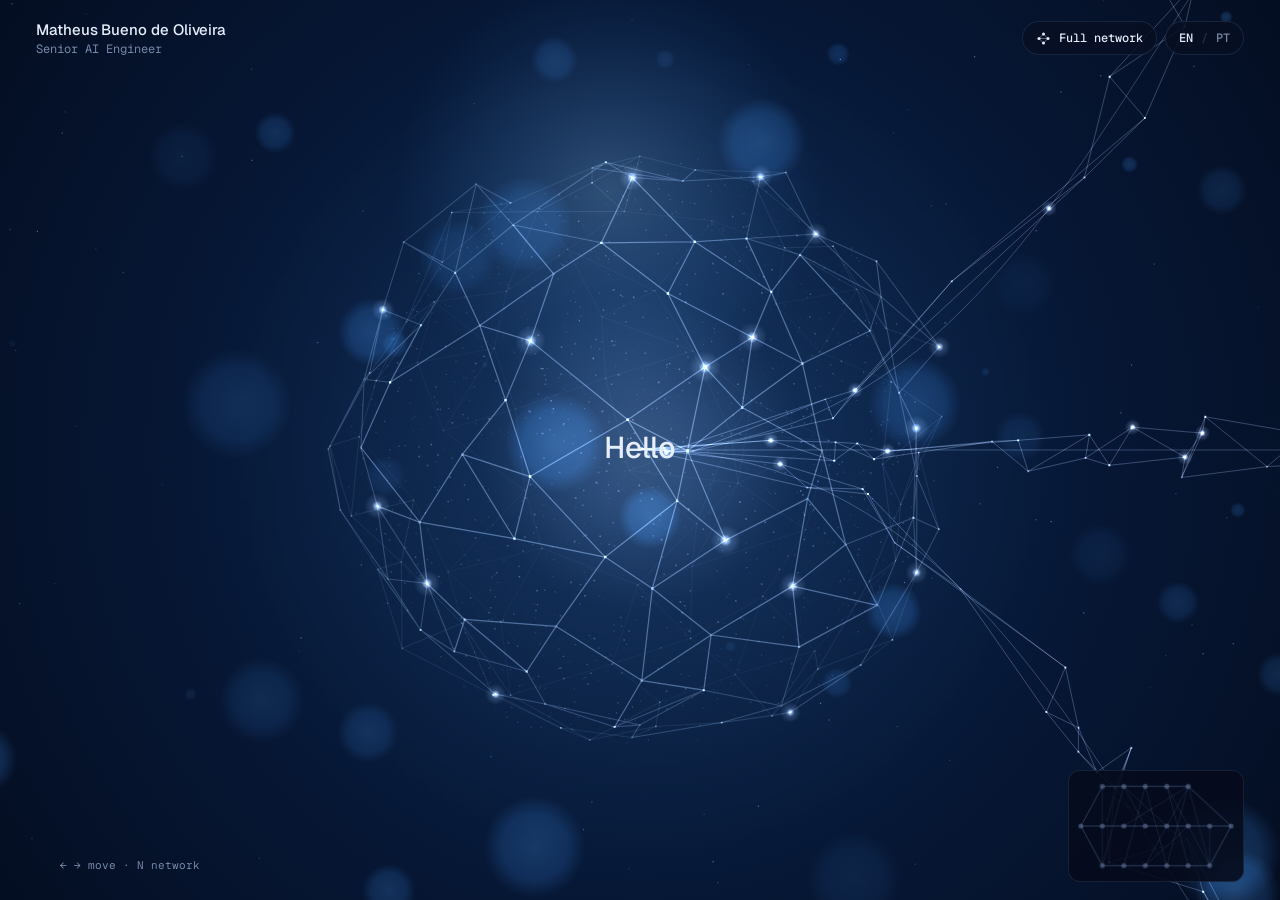
==== commit d0354a9a: "Fix synapse boxes overflowing on phones Boxes now wrap onto extra lines instead of scrolling off scr" ====
--- a/index.html
+++ b/index.html
@@ -16,7 +16,7 @@
   <link rel="preconnect" href="https://fonts.googleapis.com" />
   <link rel="preconnect" href="https://fonts.gstatic.com" crossorigin />
   <link href="https://fonts.googleapis.com/css2?family=Geist:wght@300;400;500;600&family=Geist+Mono:wght@400;500&display=swap" rel="stylesheet" />
-  <link rel="stylesheet" href="css/styles.css" />
+  <link rel="stylesheet" href="css/styles.css?v=7" />
 </head>
 <body class="mode-intro">
   <canvas id="sky" aria-hidden="true"></canvas>
@@ -63,7 +63,7 @@
     <button class="chip ghost" id="returnBtn" type="button"></button>
   </div>
 
-  <script src="js/data.js"></script>
-  <script src="js/app.js"></script>
+  <script src="js/data.js?v=7"></script>
+  <script src="js/app.js?v=7"></script>
 </body>
 </html>
--- a/css/styles.css
+++ b/css/styles.css
@@ -43,8 +43,7 @@
 .hud-actions { display: flex; gap: 8px; }
 .chip {
   display: inline-flex; align-items: center; gap: 8px; height: 34px; padding: 0 13px;
-  border-radius: 999px; border: 1px solid var(--line); background: rgba(10, 18, 36, 0.7);
-  backdrop-filter: blur(10px); -webkit-backdrop-filter: blur(10px);
+  border-radius: 999px; border: 1px solid var(--line); background: rgba(8, 16, 34, 0.86);
   font: 500 12px/1 var(--mono); cursor: pointer; transition: border-color .2s, background .2s, color .2s;
 }
 .chip:hover { border-color: rgba(150, 190, 255, .35); background: rgba(20, 34, 64, .8); }
@@ -76,8 +75,7 @@
 .keys { margin: 0 auto 8px 0; font-size: 11px; color: var(--muted); padding-left: 8px; }
 .minimap {
   width: 176px; height: 112px; padding: 0; border-radius: 12px; cursor: pointer; overflow: hidden;
-  border: 1px solid var(--line); background: rgba(8, 14, 30, .75);
-  backdrop-filter: blur(10px); -webkit-backdrop-filter: blur(10px);
+  border: 1px solid var(--line); background: rgba(6, 12, 28, .9);
 }
 .minimap:hover { border-color: rgba(150, 190, 255, .4); }
 .minimap canvas { width: 100%; height: 100%; display: block; }
@@ -94,19 +92,11 @@
   --tc-a: color-mix(in srgb, var(--tc) 22%, transparent);
 }
 body.mode-focus .soma { opacity: 1; pointer-events: auto; transform: translate(-50%, -50%); }
-.soma::before { /* body of the cell */
-  content: ""; position: absolute; inset: 0; border-radius: inherit;
-  background:
-    radial-gradient(circle at 50% 28%, color-mix(in srgb, var(--tc) 16%, transparent), transparent 62%),
-    radial-gradient(circle at 50% 50%, rgba(6, 12, 28, .9) 55%, rgba(6, 12, 28, .97) 100%);
-  border: 1px solid color-mix(in srgb, var(--tc) 45%, transparent);
-  box-shadow: 0 0 0 6px rgba(4, 8, 20, .6), 0 0 90px var(--tc-a), inset 0 0 70px var(--tc-a);
-}
-.membrane {
-  position: absolute; inset: -14px; border-radius: inherit; pointer-events: none;
-  border: 1px dashed color-mix(in srgb, var(--tc) 35%, transparent);
-  animation: spin 80s linear infinite;
-}
+.soma::before { /* dark veil so text reads over the plexus */
+  content: ""; position: absolute; inset: -4%; border-radius: inherit;
+  background: radial-gradient(closest-side, rgba(3, 10, 26, .84), rgba(3, 10, 26, .62) 62%, rgba(3, 10, 26, 0));
+}
+.membrane { display: none; }
 @keyframes spin { to { transform: rotate(360deg); } }
 .soma-scroll {
   position: absolute; inset: 12% 14%;
@@ -125,6 +115,15 @@
 .soma.has-more::after { opacity: .85; }
 @keyframes nudge { 50% { translate: 0 4px; } }
 
+.n-photo { display: block; margin: 0 auto 16px; object-fit: cover; }
+.n-photo.avatar {
+  width: clamp(72px, 20cqi, 124px); aspect-ratio: 1; border-radius: 50%;
+  box-shadow: 0 0 0 2px rgba(3, 10, 26, .9), 0 0 0 3px color-mix(in srgb, var(--tc) 70%, transparent), 0 0 40px color-mix(in srgb, var(--tc) 45%, transparent);
+}
+.n-photo.wide {
+  width: min(100%, 66cqi); aspect-ratio: 16 / 10; border-radius: 16px;
+  box-shadow: 0 0 0 1px color-mix(in srgb, var(--tc) 50%, transparent), 0 10px 40px rgba(0, 0, 0, .5);
+}
 .k-line { display: flex; justify-content: center; align-items: center; gap: 10px; flex-wrap: wrap;
   font: 500 clamp(10px, 1.75cqi, 12px)/1 var(--mono); letter-spacing: .1em; text-transform: uppercase; color: var(--tc); }
 .k-line .idx { color: var(--muted); }
@@ -159,24 +158,56 @@
 /* ───────── Synapses (ways out of the current neuron) ───────── */
 .synapses { position: fixed; inset: 0; z-index: 20; pointer-events: none; }
 .syn {
+  --sa: color-mix(in srgb, var(--sc) 32%, transparent);
   position: absolute; pointer-events: auto; cursor: pointer;
-  display: grid; gap: 3px; max-width: 230px; padding: 10px 14px 11px;
-  text-align: left; border-radius: 14px;
-  border: 1px solid color-mix(in srgb, var(--sc) 35%, transparent);
-  background: rgba(7, 13, 30, .88);
-  backdrop-filter: blur(8px); -webkit-backdrop-filter: blur(8px);
-  opacity: 0; transition: opacity .35s var(--ease), border-color .2s, background .2s, transform .35s var(--ease);
+  display: flex; align-items: center; gap: 12px; max-width: 250px; padding: 9px 16px 9px 9px;
+  text-align: left; border-radius: 18px;
+  border: 1px solid var(--sa);
+  background:
+    radial-gradient(130% 160% at 0% 50%, color-mix(in srgb, var(--sc) 20%, transparent), transparent 58%),
+    linear-gradient(180deg, rgba(12, 28, 60, .9), rgba(4, 11, 26, .92));
+  box-shadow: inset 0 1px 0 rgba(200, 230, 255, .08), 0 10px 30px rgba(0, 0, 0, .35), 0 0 26px color-mix(in srgb, var(--sc) 14%, transparent);
+  opacity: 0; transition: opacity .35s var(--ease), border-color .25s, box-shadow .25s, transform .35s var(--ease);
+}
+.syn::before { /* thin light along the top edge */
+  content: ""; position: absolute; left: 18px; right: 18px; top: -1px; height: 1px;
+  background: linear-gradient(90deg, transparent, color-mix(in srgb, var(--sc) 80%, white), transparent); opacity: .55;
 }
 body.mode-focus .syn { opacity: 1; }
-.syn:hover, .syn:focus-visible { border-color: var(--sc); background: rgba(16, 30, 64, .92); }
+.syn:hover, .syn:focus-visible {
+  border-color: color-mix(in srgb, var(--sc) 75%, transparent);
+  box-shadow: inset 0 1px 0 rgba(200, 230, 255, .12), 0 10px 30px rgba(0, 0, 0, .35), 0 0 40px color-mix(in srgb, var(--sc) 30%, transparent);
+}
 .syn.side-r { transform: translate(8px, -50%); }
-.syn.side-l { transform: translate(calc(-100% - 8px), -50%); text-align: right; }
+.syn.side-l { transform: translate(calc(-100% - 8px), -50%); flex-direction: row-reverse; text-align: right; padding: 9px 9px 9px 16px;
+  background:
+    radial-gradient(130% 160% at 100% 50%, color-mix(in srgb, var(--sc) 20%, transparent), transparent 58%),
+    linear-gradient(180deg, rgba(12, 28, 60, .9), rgba(4, 11, 26, .92)); }
 body.mode-focus .syn.side-r { transform: translate(0, -50%); }
 body.mode-focus .syn.side-l { transform: translate(-100%, -50%); }
-.syn .s-k { font: 500 10px/1 var(--mono); letter-spacing: .1em; text-transform: uppercase; color: var(--sc); }
+
+/* the terminal: a tiny plexus neuron the strand plugs into */
+.s-node {
+  position: relative; flex: 0 0 38px; height: 38px; border-radius: 50%;
+  background: radial-gradient(circle at 50% 40%, color-mix(in srgb, var(--sc) 30%, #04101f), #030a18 70%);
+  box-shadow: 0 0 0 1px color-mix(in srgb, var(--sc) 55%, transparent), 0 0 18px color-mix(in srgb, var(--sc) 40%, transparent);
+  transition: transform .3s var(--ease);
+}
+.s-node::before {
+  content: ""; position: absolute; inset: 5px; background: var(--sc);
+  -webkit-mask: url("data:image/svg+xml;utf8,<svg xmlns='http://www.w3.org/2000/svg' viewBox='0 0 32 32' fill='none' stroke='white' stroke-width='1'><path d='M29 16 25.2 6.8 16 3 6.8 6.8 3 16 6.8 25.2 16 29 25.2 25.2Z M16 10 16 3 M16 10 25.2 6.8 M16 10 6.8 6.8 M16 10 10 15 M16 10 22 15 M10 15 6.8 6.8 M10 15 3 16 M10 15 13 22 M22 15 25.2 6.8 M22 15 29 16 M22 15 20 22 M13 22 6.8 25.2 M13 22 16 29 M13 22 20 22 M20 22 16 29 M20 22 25.2 25.2 M10 15 22 15'/><g fill='white' stroke='none'><circle cx='16' cy='10' r='1.6'/><circle cx='10' cy='15' r='1.6'/><circle cx='22' cy='15' r='1.6'/><circle cx='13' cy='22' r='1.6'/><circle cx='20' cy='22' r='1.6'/><circle cx='29' cy='16' r='1.3'/><circle cx='25.2' cy='6.8' r='1.3'/><circle cx='16' cy='3' r='1.3'/><circle cx='6.8' cy='6.8' r='1.3'/><circle cx='3' cy='16' r='1.3'/><circle cx='6.8' cy='25.2' r='1.3'/><circle cx='16' cy='29' r='1.3'/><circle cx='25.2' cy='25.2' r='1.3'/></g></svg>") center / contain no-repeat; mask: url("data:image/svg+xml;utf8,<svg xmlns='http://www.w3.org/2000/svg' viewBox='0 0 32 32' fill='none' stroke='white' stroke-width='1'><path d='M29 16 25.2 6.8 16 3 6.8 6.8 3 16 6.8 25.2 16 29 25.2 25.2Z M16 10 16 3 M16 10 25.2 6.8 M16 10 6.8 6.8 M16 10 10 15 M16 10 22 15 M10 15 6.8 6.8 M10 15 3 16 M10 15 13 22 M22 15 25.2 6.8 M22 15 29 16 M22 15 20 22 M13 22 6.8 25.2 M13 22 16 29 M13 22 20 22 M20 22 16 29 M20 22 25.2 25.2 M10 15 22 15'/><g fill='white' stroke='none'><circle cx='16' cy='10' r='1.6'/><circle cx='10' cy='15' r='1.6'/><circle cx='22' cy='15' r='1.6'/><circle cx='13' cy='22' r='1.6'/><circle cx='20' cy='22' r='1.6'/><circle cx='29' cy='16' r='1.3'/><circle cx='25.2' cy='6.8' r='1.3'/><circle cx='16' cy='3' r='1.3'/><circle cx='6.8' cy='6.8' r='1.3'/><circle cx='3' cy='16' r='1.3'/><circle cx='6.8' cy='25.2' r='1.3'/><circle cx='16' cy='29' r='1.3'/><circle cx='25.2' cy='25.2' r='1.3'/></g></svg>") center / contain no-repeat;
+  opacity: .9; animation: spin 26s linear infinite;
+}
+.s-node::after { content: ""; position: absolute; left: 50%; top: 50%; width: 5px; height: 5px; margin: -2.5px 0 0 -2.5px; border-radius: 50%; background: #e8f6ff; box-shadow: 0 0 8px 2px var(--sc); }
+.syn:hover .s-node { transform: scale(1.08); }
+.syn.primary .s-node { box-shadow: 0 0 0 1px var(--sc), 0 0 22px color-mix(in srgb, var(--sc) 60%, transparent); }
+.syn.primary .s-node::after { animation: beat 2.2s ease-in-out infinite; }
+@keyframes beat { 0%, 100% { transform: scale(1); } 50% { transform: scale(1.6); } }
+.s-txt { display: grid; gap: 3px; min-width: 0; }
+.syn .s-k { font: 500 10px/1 var(--mono); letter-spacing: .12em; text-transform: uppercase; color: var(--sc); }
 .syn .s-t { font-size: 15px; font-weight: 500; color: var(--ink); line-height: 1.25; }
 .syn .s-r { font-size: 12px; color: var(--muted); line-height: 1.35; }
-.syn.primary { border-color: color-mix(in srgb, var(--sc) 70%, transparent); background: color-mix(in srgb, var(--sc) 14%, rgba(7, 13, 30, .9)); }
+.syn.primary { border-color: color-mix(in srgb, var(--sc) 60%, transparent); }
 .syn.primary .s-t::after { content: " →"; color: var(--sc); }
 .syn.side-l.primary .s-t::after { content: ""; }
 .syn.side-l.primary .s-t::before { content: "← "; color: var(--sc); }
@@ -198,6 +229,13 @@
   font: 500 11px/1 var(--mono); letter-spacing: .12em; text-transform: uppercase; white-space: nowrap;
 }
 body.mode-overview .a-track { opacity: 1; }
+.a-layer, .a-bracket, .a-idx { position: absolute; pointer-events: none; opacity: 0; transition: opacity .4s; }
+body.mode-overview .a-layer, body.mode-overview .a-bracket, body.mode-overview .a-idx { opacity: 1; }
+.a-layer { font: 500 10px/1 var(--mono); letter-spacing: .16em; text-transform: uppercase; color: rgba(150, 190, 255, .5); white-space: nowrap; }
+.a-layer.vert { writing-mode: vertical-rl; }
+.a-bracket { height: 6px; border: 1px solid rgba(150, 190, 255, .16); border-bottom: 0; }
+.a-bracket.vert { width: 6px; border: 1px solid rgba(150, 190, 255, .16); border-right: 0; }
+.a-idx { font: 400 10px/1 var(--mono); color: rgba(150, 190, 255, .32); }
 .a-hit { position: absolute; transform: translate(-50%, -50%); border-radius: 50%; pointer-events: none; background: none; border: 0; padding: 0; cursor: pointer; }
 body.mode-overview .a-hit { pointer-events: auto; }
 
@@ -205,8 +243,7 @@
   position: fixed; left: 50%; bottom: 18px; z-index: 30; transform: translate(-50%, 12px);
   display: flex; align-items: center; gap: 18px; flex-wrap: wrap; justify-content: center;
   padding: 10px 12px 10px 18px; border-radius: 999px;
-  border: 1px solid var(--line); background: rgba(8, 14, 30, .82);
-  backdrop-filter: blur(10px); -webkit-backdrop-filter: blur(10px);
+  border: 1px solid var(--line); background: rgba(6, 12, 28, .92);
   width: max-content; max-width: calc(100vw - 32px);
   opacity: 0; pointer-events: none; transition: opacity .3s, transform .3s var(--ease);
 }
@@ -224,21 +261,23 @@
 /* ───────── Mobile ───────── */
 @media (max-width: 760px) {
   .hud-top { padding: 14px 14px; align-items: flex-start; }
+  .brand { min-width: 0; }
+  .brand-name, .brand-role { white-space: nowrap; overflow: hidden; text-overflow: ellipsis; }
   .brand-name { font-size: 14px; }
   .chip { height: 32px; padding: 0 11px; }
   #netLabel { display: none; }
   .soma { border-radius: calc(var(--D) / 2); }
   .soma-scroll { inset: 16% 9% 14%; }
-  .membrane { inset: -10px; animation: none; }
   .keys, .minimap { display: none; }
   .hud-bottom { padding: 10px 14px calc(10px + env(safe-area-inset-bottom)); justify-content: center; }
   .syn-row {
-    position: absolute; left: 0; right: 0; display: flex; gap: 8px; padding: 0 14px;
-    overflow-x: auto; scrollbar-width: none; pointer-events: auto; justify-content: safe center;
+    position: absolute; left: 0; right: 0; display: flex; flex-wrap: wrap; justify-content: center; gap: 8px; padding: 0 12px;
+    pointer-events: none;
   }
-  .syn-row::-webkit-scrollbar { display: none; }
-  .syn-row .syn { position: relative; flex: 0 0 auto; max-width: 200px; padding: 8px 12px 9px; transform: none !important; text-align: left !important; }
-  .syn .s-t { font-size: 13.5px; }
+  .syn-row .syn { position: relative; flex: 0 1 auto; min-width: 0; max-width: calc(50% - 4px); padding: 6px 12px 6px 6px; gap: 8px; transform: none !important; text-align: left !important; flex-direction: row !important; }
+  .syn-row .s-k { font-size: 9px; letter-spacing: .08em; }
+  .syn-row .s-t { font-size: 13px; overflow-wrap: anywhere; }
+  .syn-row .s-node { flex-basis: 30px; height: 30px; }
   .syn .s-r { display: none; }
   .n-links a { flex-direction: column; align-items: flex-start; gap: 5px; padding: 9px 13px; }
   .n-links small { width: auto; }
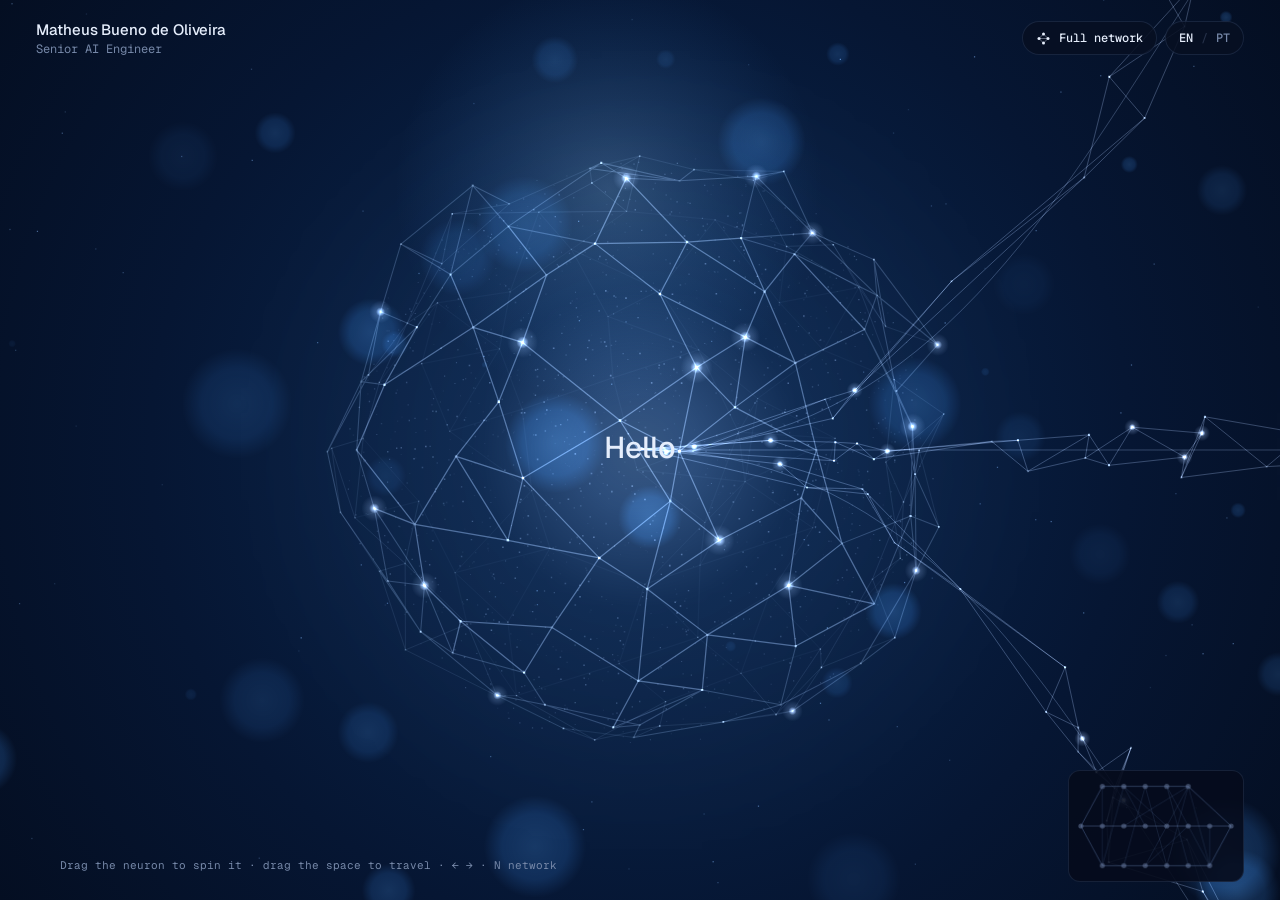
==== commit b395ed91: "Spin the neuron, drag to travel, Safari-safe mobile boxes - Drag the neuron to rotate it in any dire" ====
--- a/index.html
+++ b/index.html
@@ -16,7 +16,7 @@
   <link rel="preconnect" href="https://fonts.googleapis.com" />
   <link rel="preconnect" href="https://fonts.gstatic.com" crossorigin />
   <link href="https://fonts.googleapis.com/css2?family=Geist:wght@300;400;500;600&family=Geist+Mono:wght@400;500&display=swap" rel="stylesheet" />
-  <link rel="stylesheet" href="css/styles.css?v=7" />
+  <link rel="stylesheet" href="css/styles.css?v=11" />
 </head>
 <body class="mode-intro">
   <canvas id="sky" aria-hidden="true"></canvas>
@@ -63,7 +63,7 @@
     <button class="chip ghost" id="returnBtn" type="button"></button>
   </div>
 
-  <script src="js/data.js?v=7"></script>
-  <script src="js/app.js?v=7"></script>
+  <script src="js/data.js?v=11"></script>
+  <script src="js/app.js?v=11"></script>
 </body>
 </html>
--- a/css/styles.css
+++ b/css/styles.css
@@ -91,7 +91,29 @@
   container-type: inline-size;
   --tc-a: color-mix(in srgb, var(--tc) 22%, transparent);
 }
-body.mode-focus .soma { opacity: 1; pointer-events: auto; transform: translate(-50%, -50%); }
+body.mode-focus .soma {
+  opacity: 1; pointer-events: auto;
+  /* the text is pinned to the sphere: it pivots around the sphere's centre, behind the page */
+  transform: translate(calc(-50% + var(--px, 0px)), calc(-50% + var(--py, 0px))) perspective(1600px) rotateX(var(--rx, 0rad)) rotateY(var(--ry, 0rad));
+}
+.soma { transform-origin: 50% 50% calc(var(--orbR, 300px) * -1); backface-visibility: hidden; -webkit-backface-visibility: hidden; cursor: grab; }
+.soma a, .soma img { -webkit-user-drag: none; }
+body.mode-focus .soma.spun, body.rotating .soma, body.panning .soma { transition: opacity .3s var(--ease); }
+body.rotating, body.rotating * { cursor: grabbing !important; user-select: none; }
+body.mode-focus #sky { cursor: grab; }
+body.panning, body.panning * { cursor: grabbing !important; user-select: none; }
+body.panning .soma { opacity: .45; }
+body.panning .syn { opacity: .45; }
+body.panning .syn.aim { opacity: 1; border-color: var(--sc); box-shadow: 0 0 0 1px var(--sc), 0 0 46px color-mix(in srgb, var(--sc) 45%, transparent); }
+html, body { touch-action: none; }
+.soma-scroll { touch-action: pan-y; }
+.toast {
+  position: fixed; left: 50%; bottom: calc(6px + env(safe-area-inset-bottom)); z-index: 40; width: max-content; max-width: calc(100vw - 32px);
+  transform: translate(-50%, 8px); opacity: 0; transition: opacity .4s, transform .4s var(--ease); pointer-events: none;
+  padding: 10px 14px; border-radius: 14px; font-size: 13px; color: var(--ink); text-align: center;
+  background: rgba(6, 14, 32, .94); border: 1px solid rgba(120, 190, 255, .3); box-shadow: 0 10px 30px rgba(0, 0, 0, .4);
+}
+.toast.on { opacity: 1; transform: translate(-50%, 0); }
 .soma::before { /* dark veil so text reads over the plexus */
   content: ""; position: absolute; inset: -4%; border-radius: inherit;
   background: radial-gradient(closest-side, rgba(3, 10, 26, .84), rgba(3, 10, 26, .62) 62%, rgba(3, 10, 26, 0));
@@ -270,13 +292,15 @@
   .soma-scroll { inset: 16% 9% 14%; }
   .keys, .minimap { display: none; }
   .hud-bottom { padding: 10px 14px calc(10px + env(safe-area-inset-bottom)); justify-content: center; }
+  /* a fixed two-column grid: boxes never shrink below half the width (Safari-safe) */
   .syn-row {
-    position: absolute; left: 0; right: 0; display: flex; flex-wrap: wrap; justify-content: center; gap: 8px; padding: 0 12px;
+    position: absolute; left: 0; right: 0; display: grid; grid-template-columns: repeat(2, minmax(0, 1fr)); gap: 8px; padding: 0 12px;
     pointer-events: none;
   }
-  .syn-row .syn { position: relative; flex: 0 1 auto; min-width: 0; max-width: calc(50% - 4px); padding: 6px 12px 6px 6px; gap: 8px; transform: none !important; text-align: left !important; flex-direction: row !important; }
-  .syn-row .s-k { font-size: 9px; letter-spacing: .08em; }
-  .syn-row .s-t { font-size: 13px; overflow-wrap: anywhere; }
+  .syn-row > .syn:only-child, .syn-row > .syn:last-child:nth-child(odd) { grid-column: 1 / -1; justify-self: center; width: calc(50% - 4px); }
+  .syn-row .syn { position: relative; min-width: 0; max-width: none; width: 100%; padding: 6px 10px 6px 6px; gap: 8px; transform: none !important; text-align: left !important; flex-direction: row !important; }
+  .syn-row .s-k { font-size: 9px; letter-spacing: .08em; white-space: nowrap; overflow: hidden; text-overflow: ellipsis; }
+  .syn-row .s-t { font-size: 13px; overflow-wrap: normal; word-break: normal; hyphens: manual; }
   .syn-row .s-node { flex-basis: 30px; height: 30px; }
   .syn .s-r { display: none; }
   .n-links a { flex-direction: column; align-items: flex-start; gap: 5px; padding: 9px 13px; }
@@ -292,3 +316,4 @@
 @media (prefers-reduced-motion: reduce) {
   *, *::before, *::after { animation-duration: .01ms !important; transition-duration: .01ms !important; }
 }
+.n-title:focus { outline: none; }
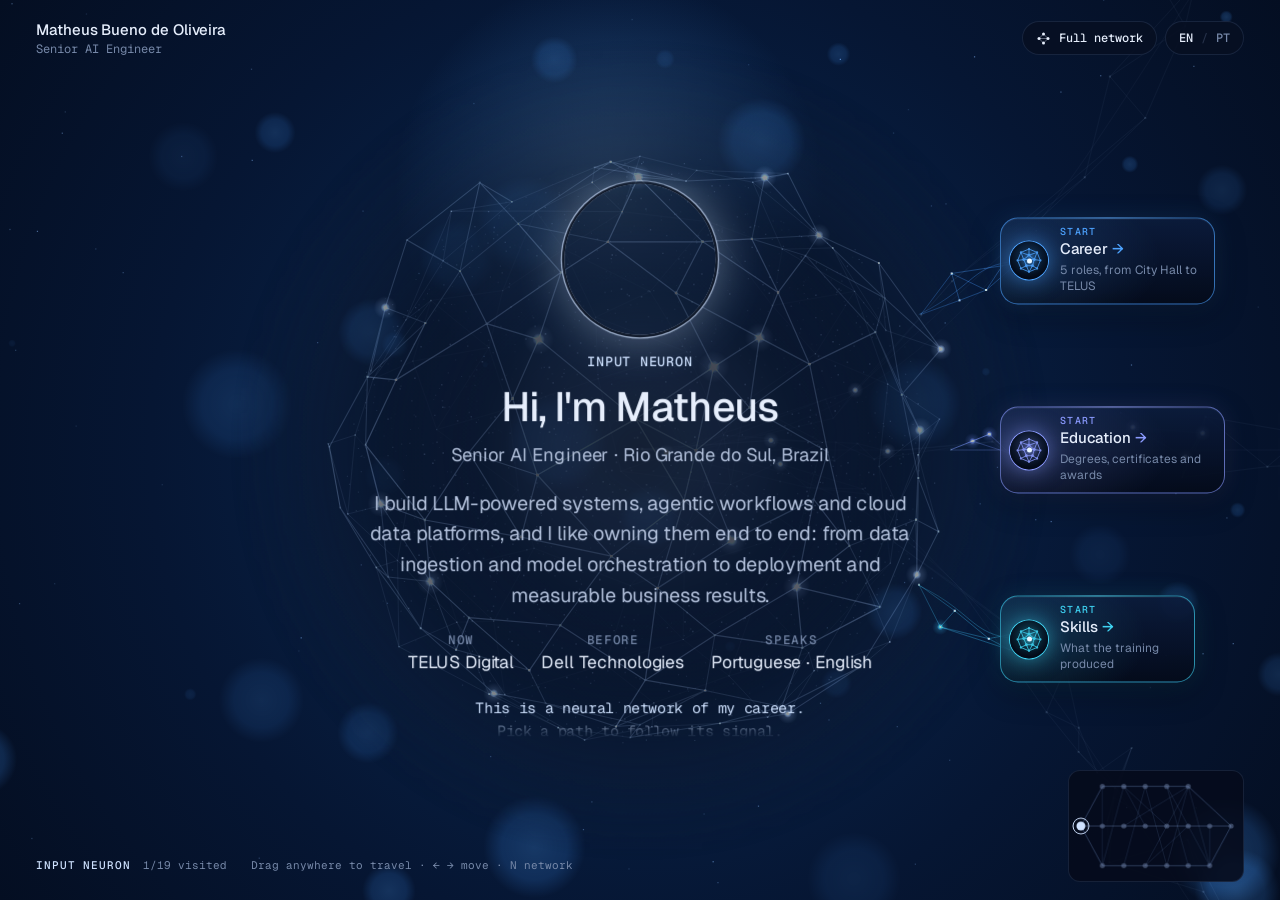
==== commit ffcd6425: "Simplify gestures: drag anywhere to travel, neuron tilts toward you - Remove drag-to-spin, which com" ====
--- a/index.html
+++ b/index.html
@@ -16,7 +16,7 @@
   <link rel="preconnect" href="https://fonts.googleapis.com" />
   <link rel="preconnect" href="https://fonts.gstatic.com" crossorigin />
   <link href="https://fonts.googleapis.com/css2?family=Geist:wght@300;400;500;600&family=Geist+Mono:wght@400;500&display=swap" rel="stylesheet" />
-  <link rel="stylesheet" href="css/styles.css?v=11" />
+  <link rel="stylesheet" href="css/styles.css?v=13" />
 </head>
 <body class="mode-intro">
   <canvas id="sky" aria-hidden="true"></canvas>
@@ -63,7 +63,7 @@
     <button class="chip ghost" id="returnBtn" type="button"></button>
   </div>
 
-  <script src="js/data.js?v=11"></script>
-  <script src="js/app.js?v=11"></script>
+  <script src="js/data.js?v=13"></script>
+  <script src="js/app.js?v=13"></script>
 </body>
 </html>
--- a/css/styles.css
+++ b/css/styles.css
@@ -84,7 +84,7 @@
 .soma {
   position: fixed; left: 50%; top: 50%; z-index: 10;
   width: var(--D); height: var(--DH);
-  transform: translate(-50%, -50%) scale(.94);
+  transform: translate(calc(-50% + var(--px, 0px)), calc(-50% + var(--py, 0px))) scale(.94);
   border-radius: 50%;
   opacity: 0; pointer-events: none;
   transition: opacity .35s var(--ease), transform .45s var(--ease);
@@ -97,9 +97,9 @@
   transform: translate(calc(-50% + var(--px, 0px)), calc(-50% + var(--py, 0px))) perspective(1600px) rotateX(var(--rx, 0rad)) rotateY(var(--ry, 0rad));
 }
 .soma { transform-origin: 50% 50% calc(var(--orbR, 300px) * -1); backface-visibility: hidden; -webkit-backface-visibility: hidden; cursor: grab; }
+.soma-scroll { cursor: auto; }
 .soma a, .soma img { -webkit-user-drag: none; }
-body.mode-focus .soma.spun, body.rotating .soma, body.panning .soma { transition: opacity .3s var(--ease); }
-body.rotating, body.rotating * { cursor: grabbing !important; user-select: none; }
+body.mode-focus .soma.spun, body.panning .soma, body.mode-fly .soma { transition: opacity .3s var(--ease); }
 body.mode-focus #sky { cursor: grab; }
 body.panning, body.panning * { cursor: grabbing !important; user-select: none; }
 body.panning .soma { opacity: .45; }
